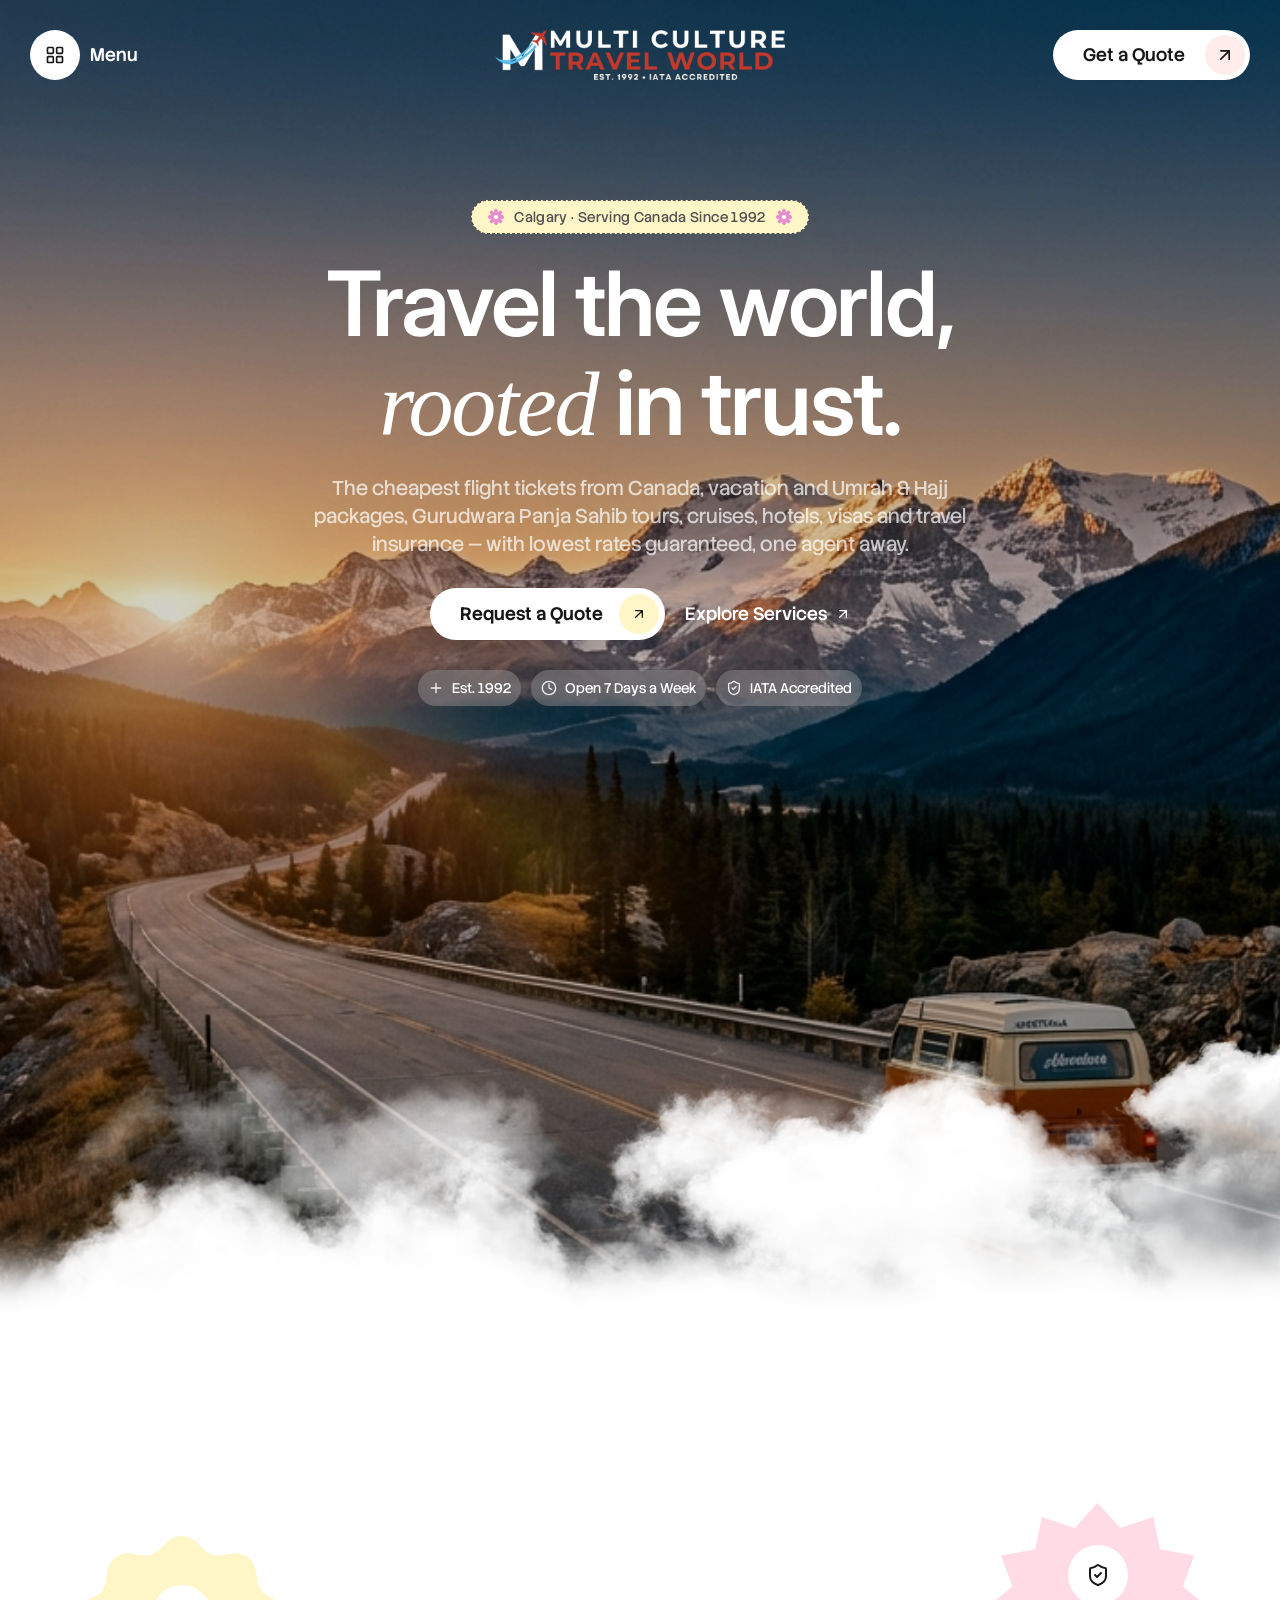
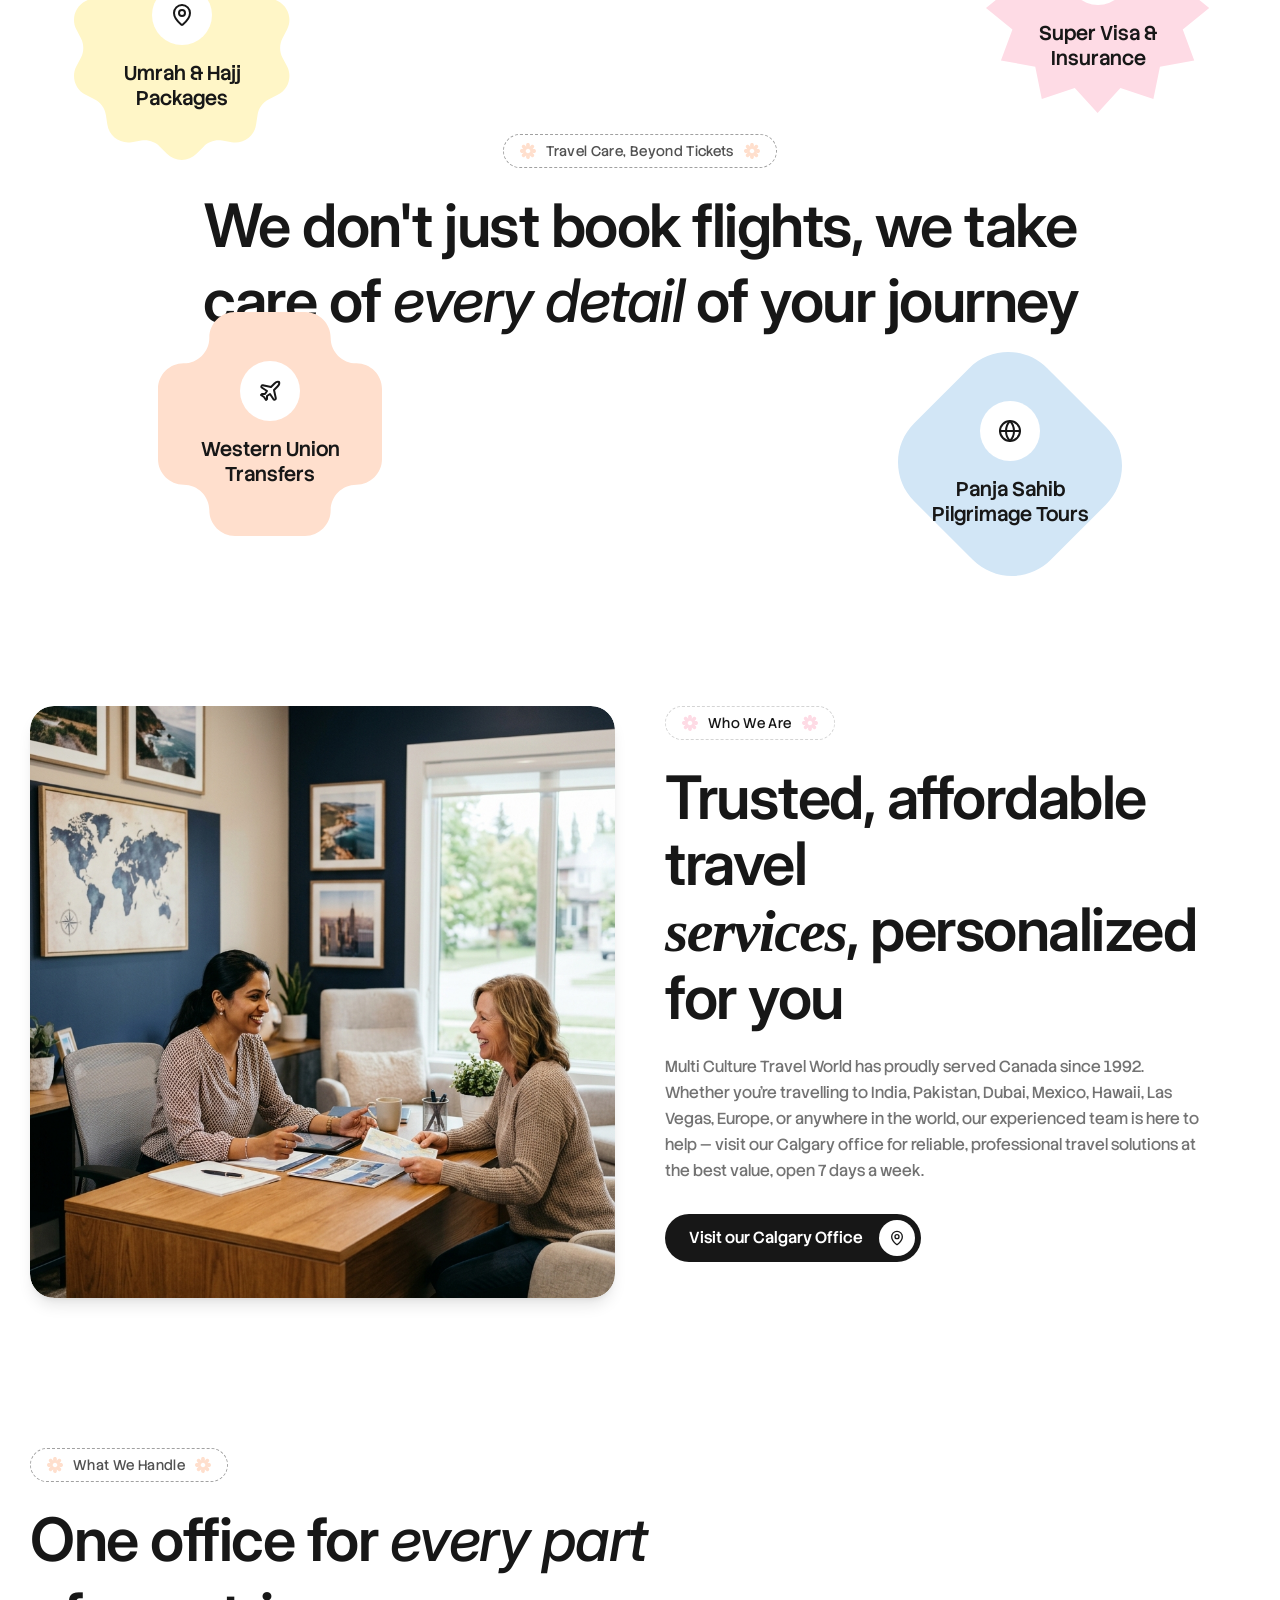
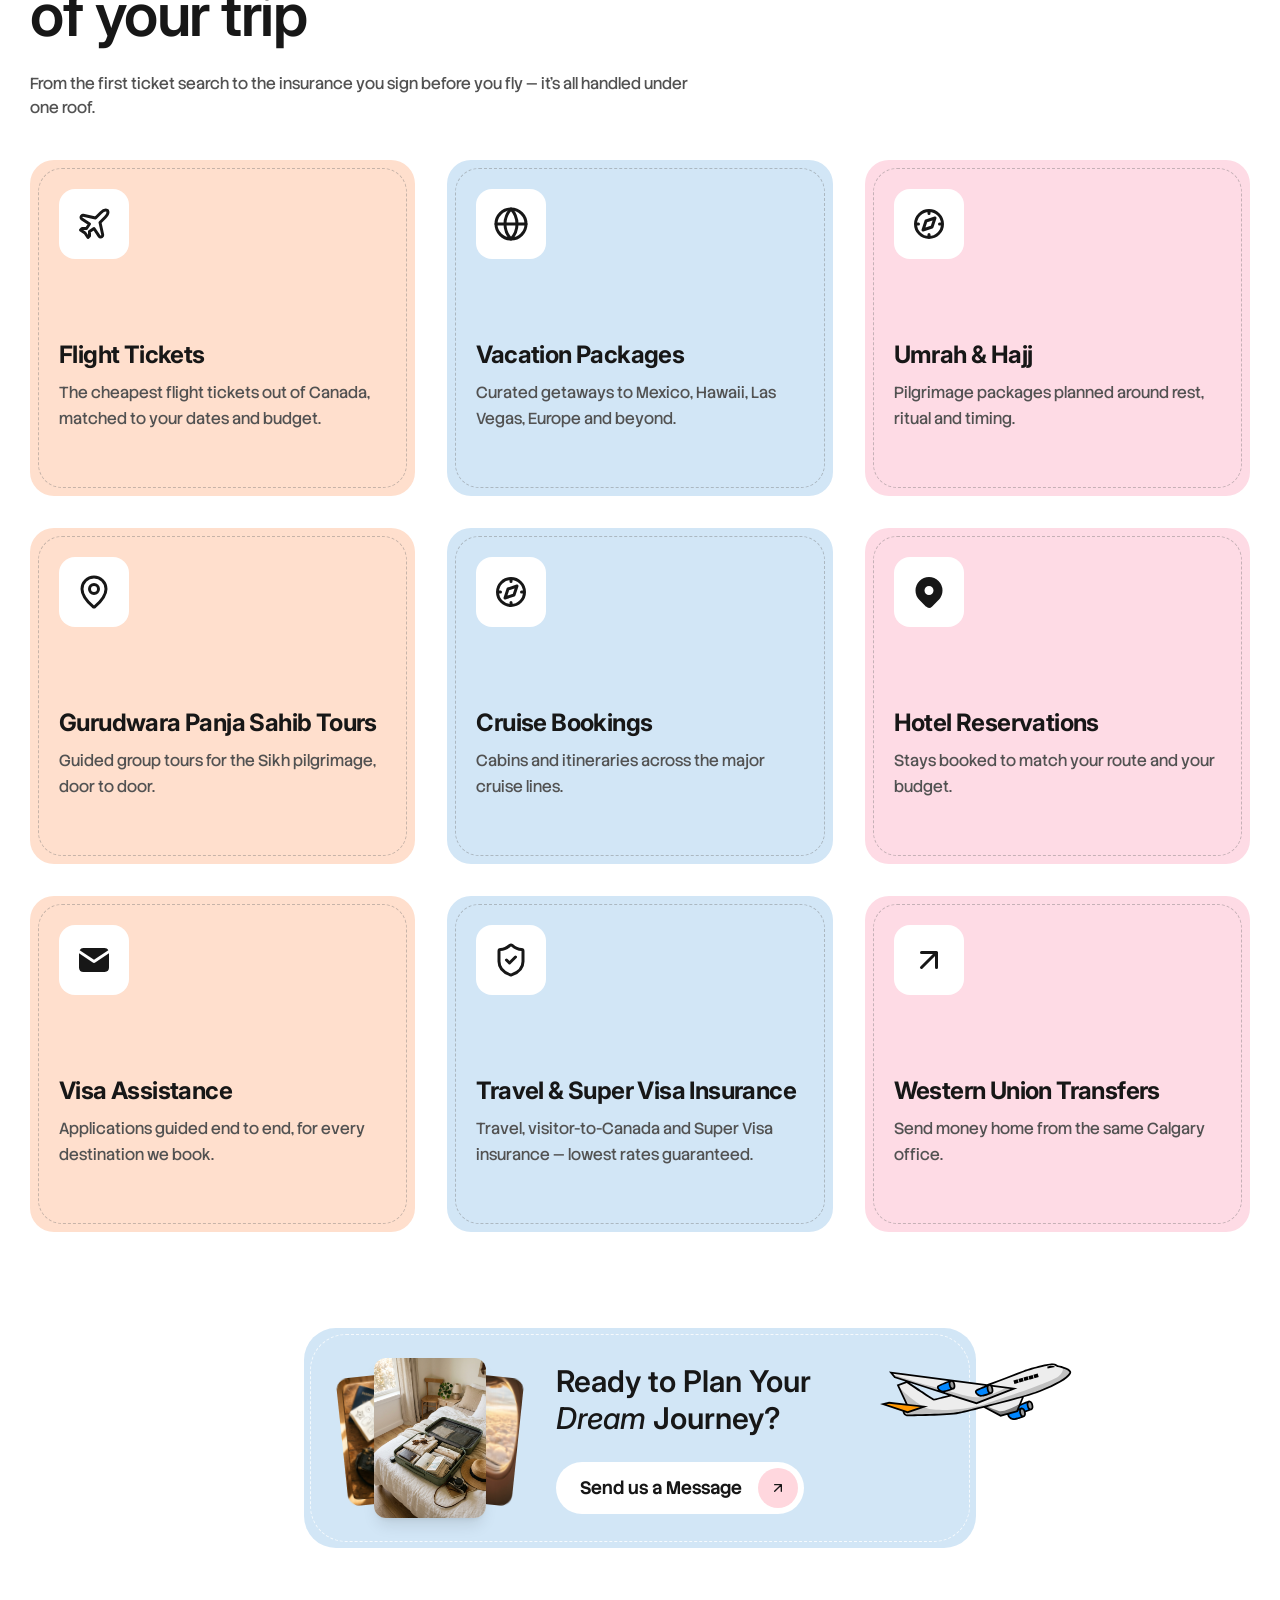
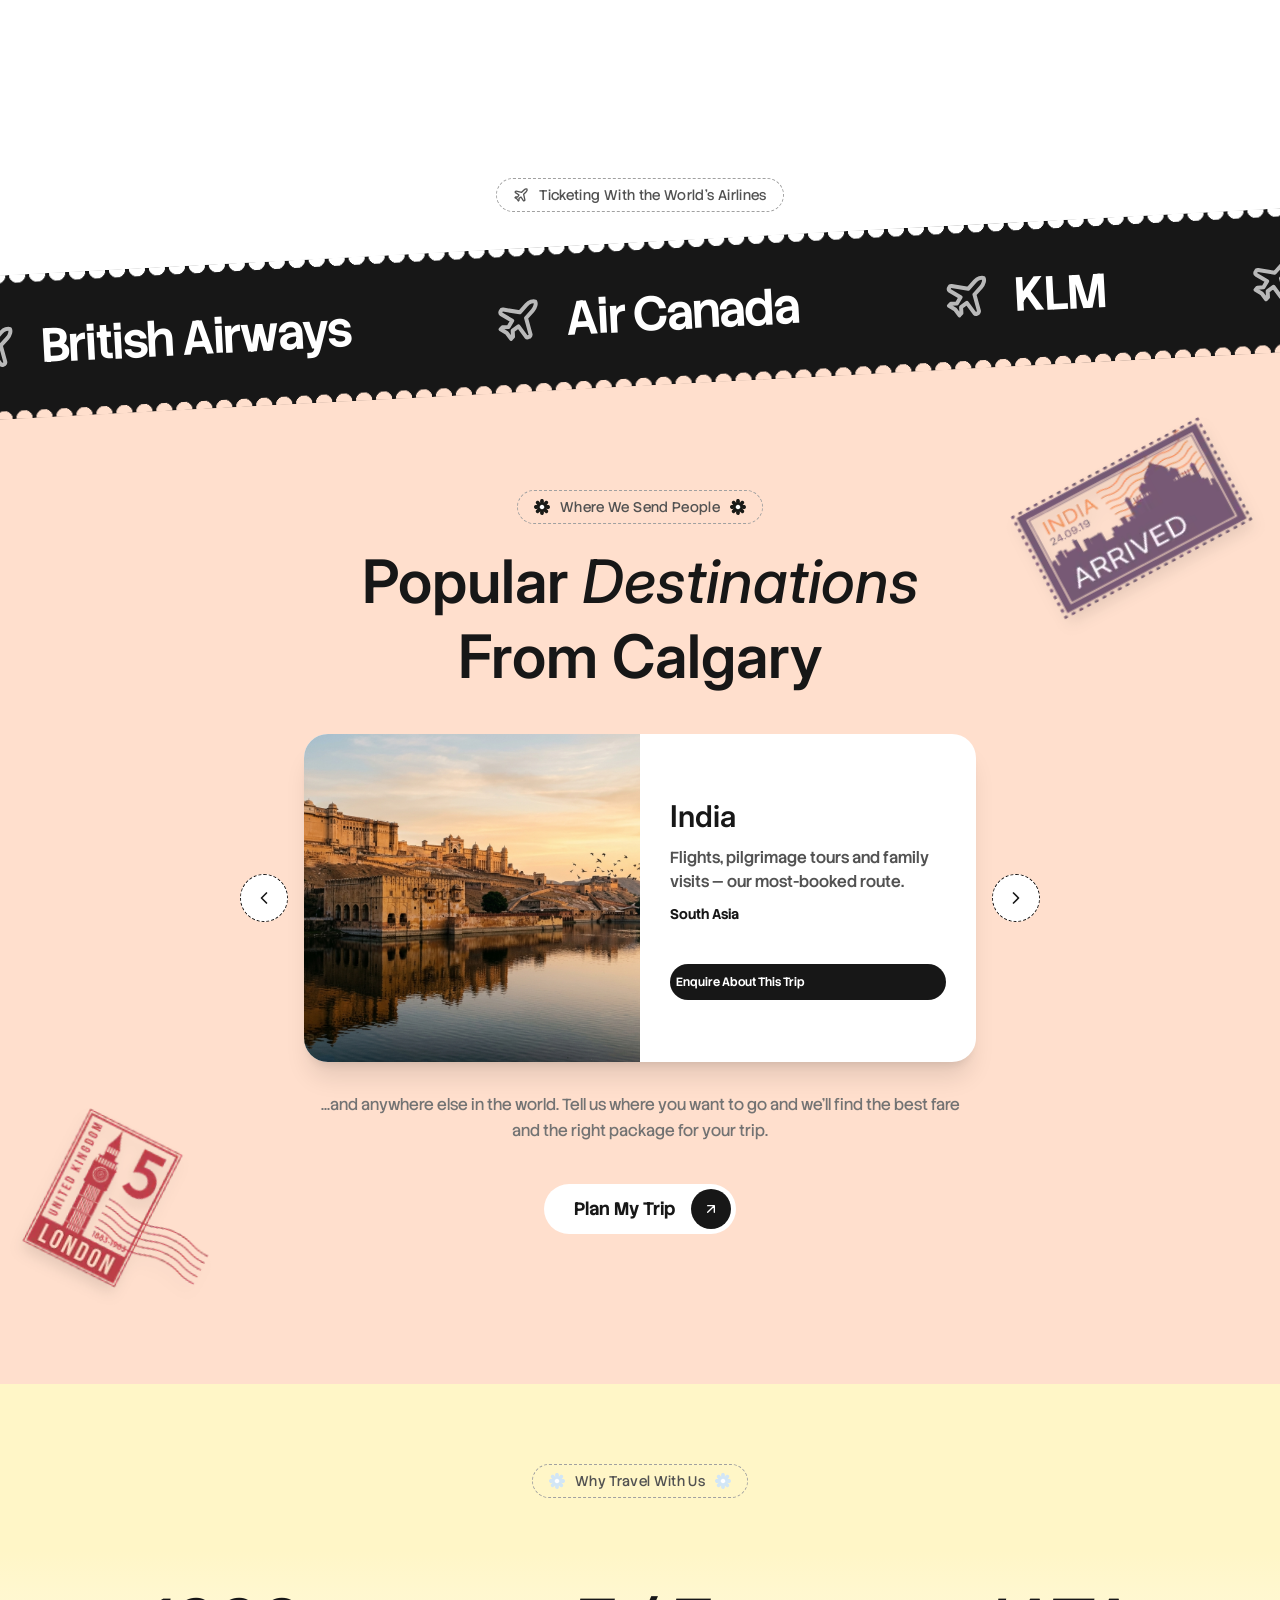
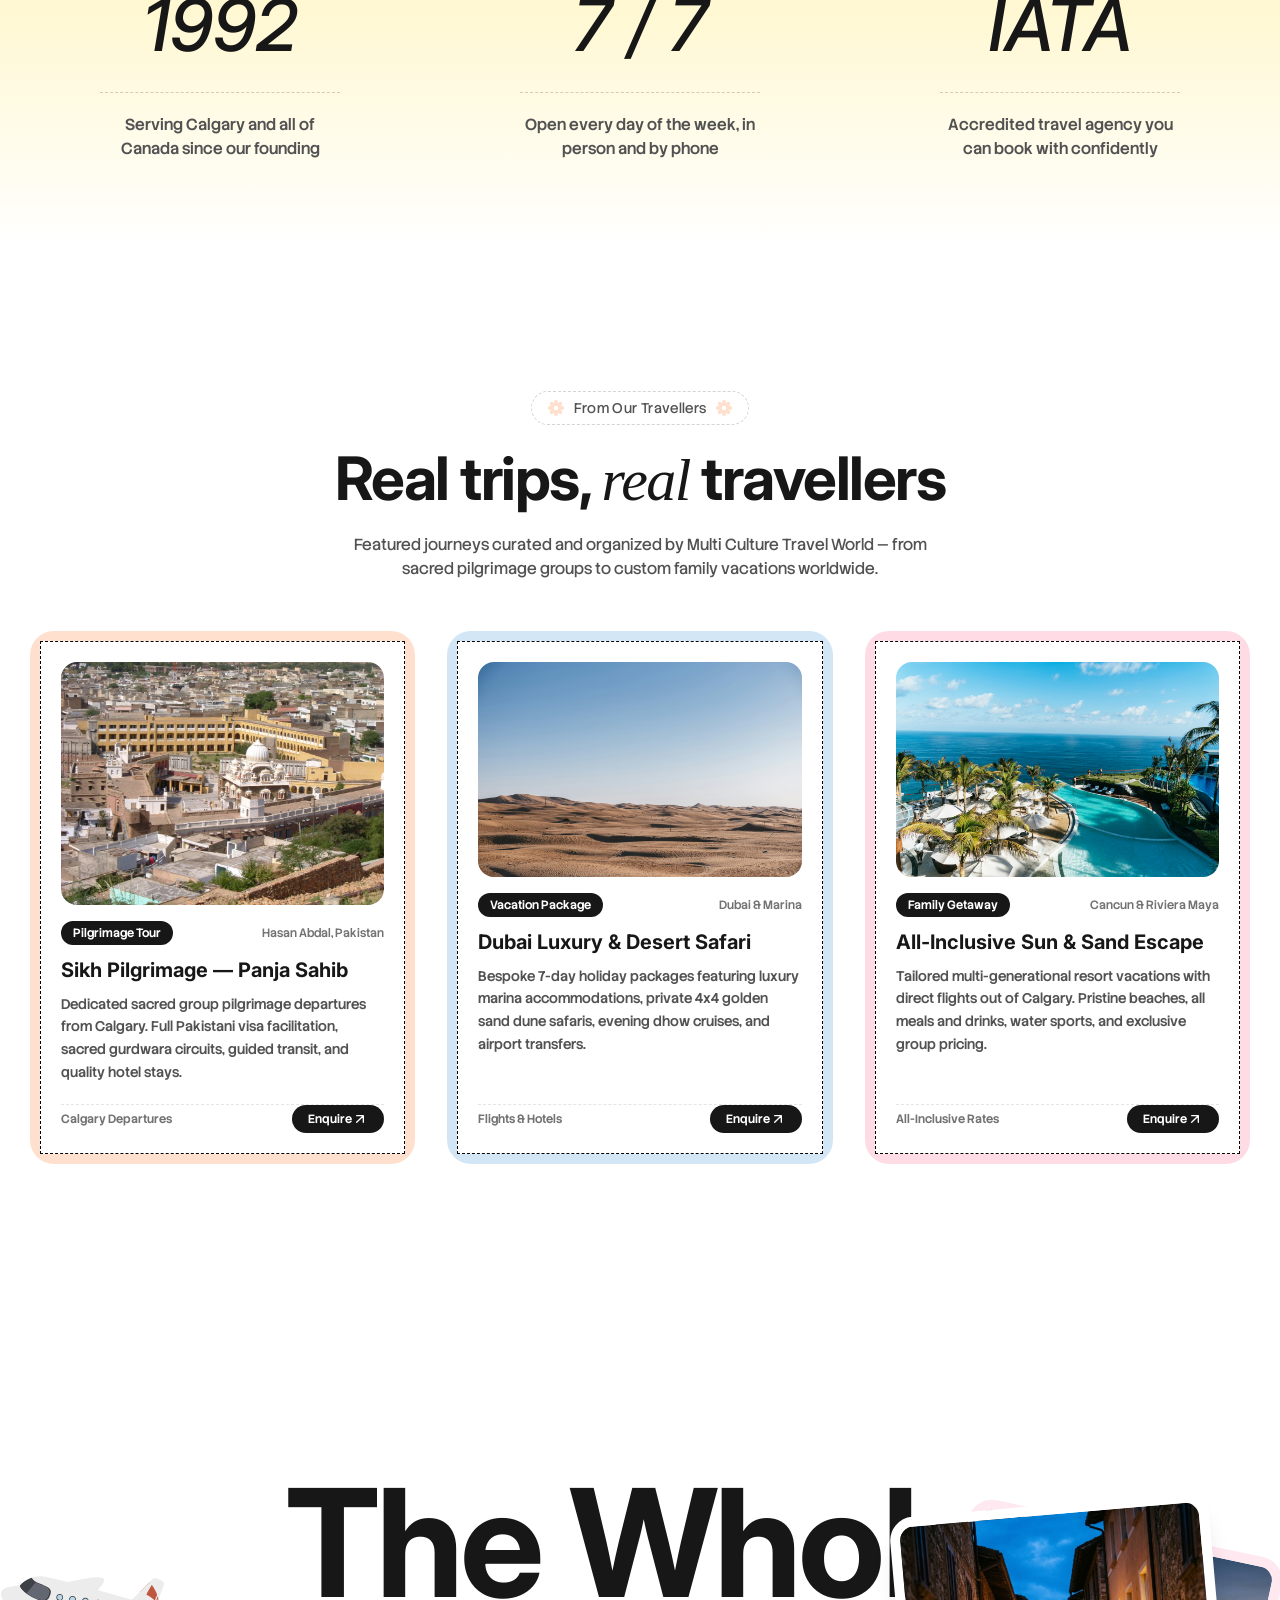
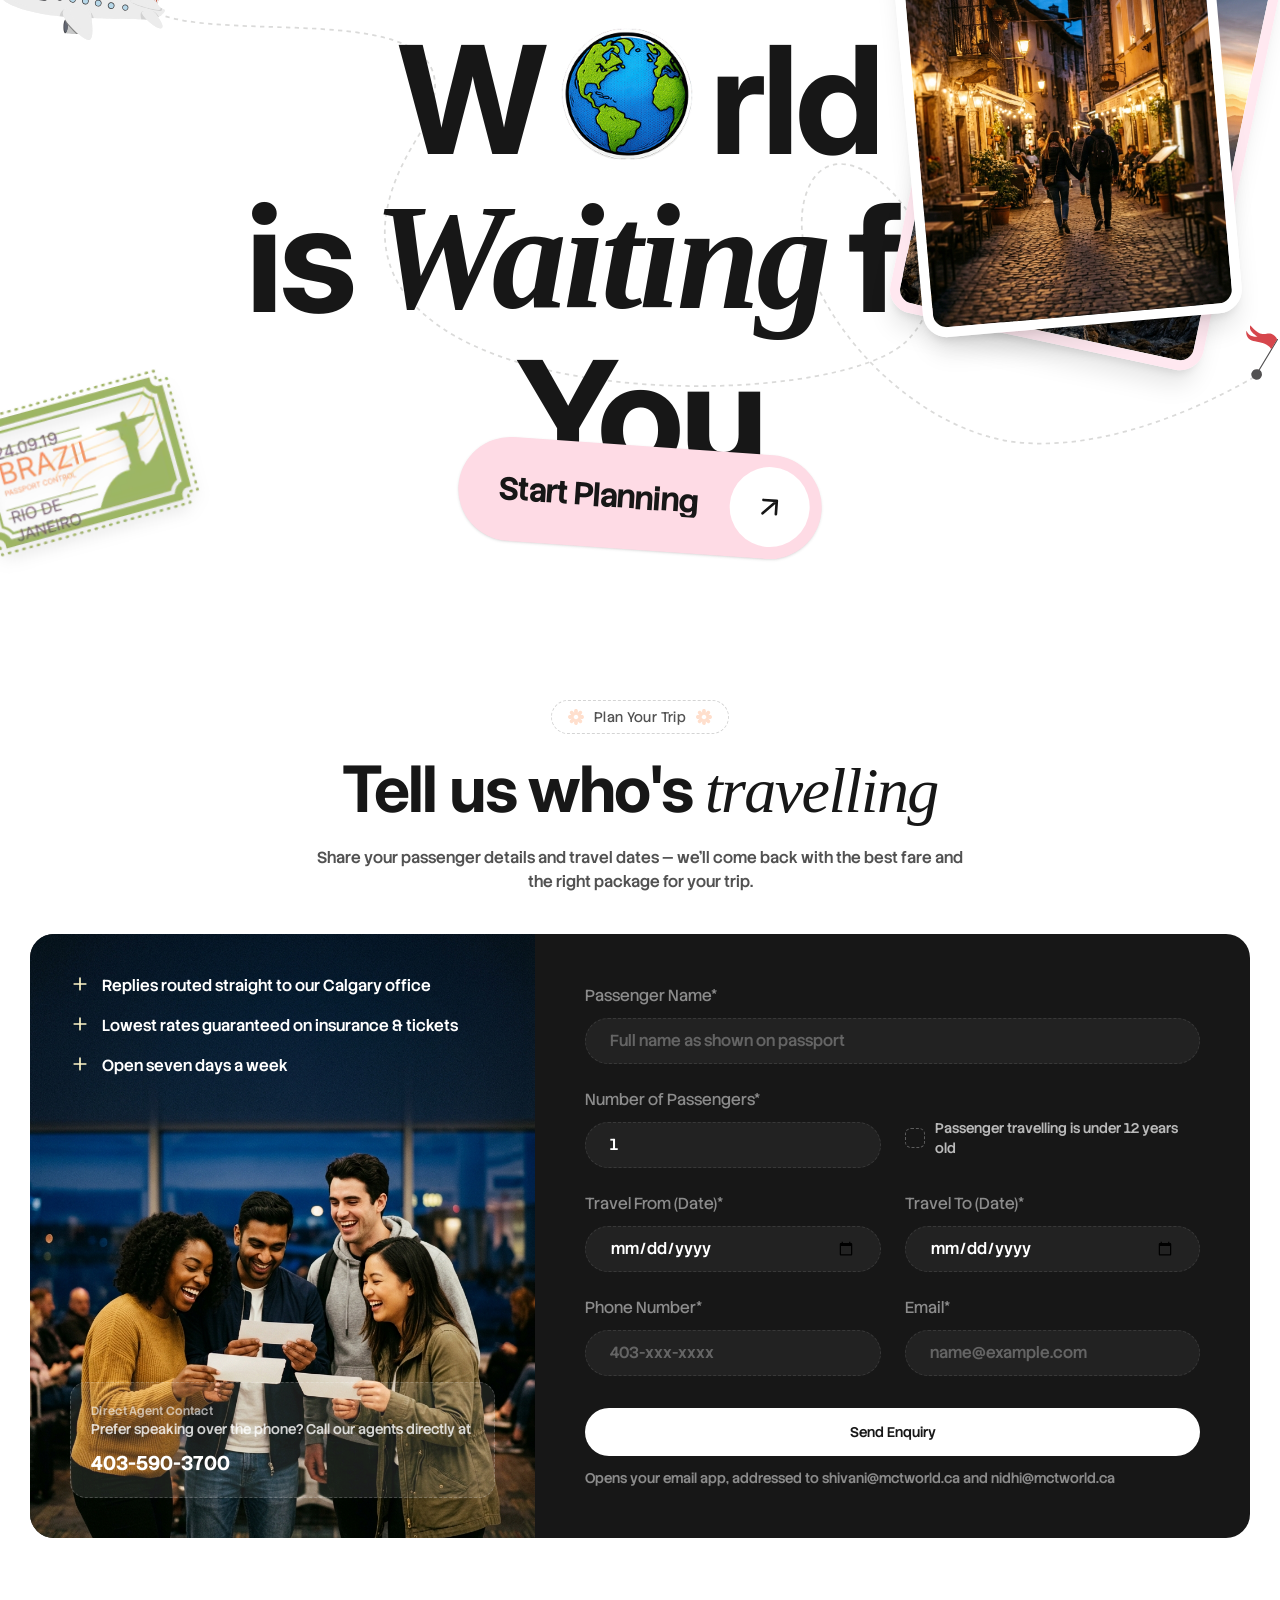
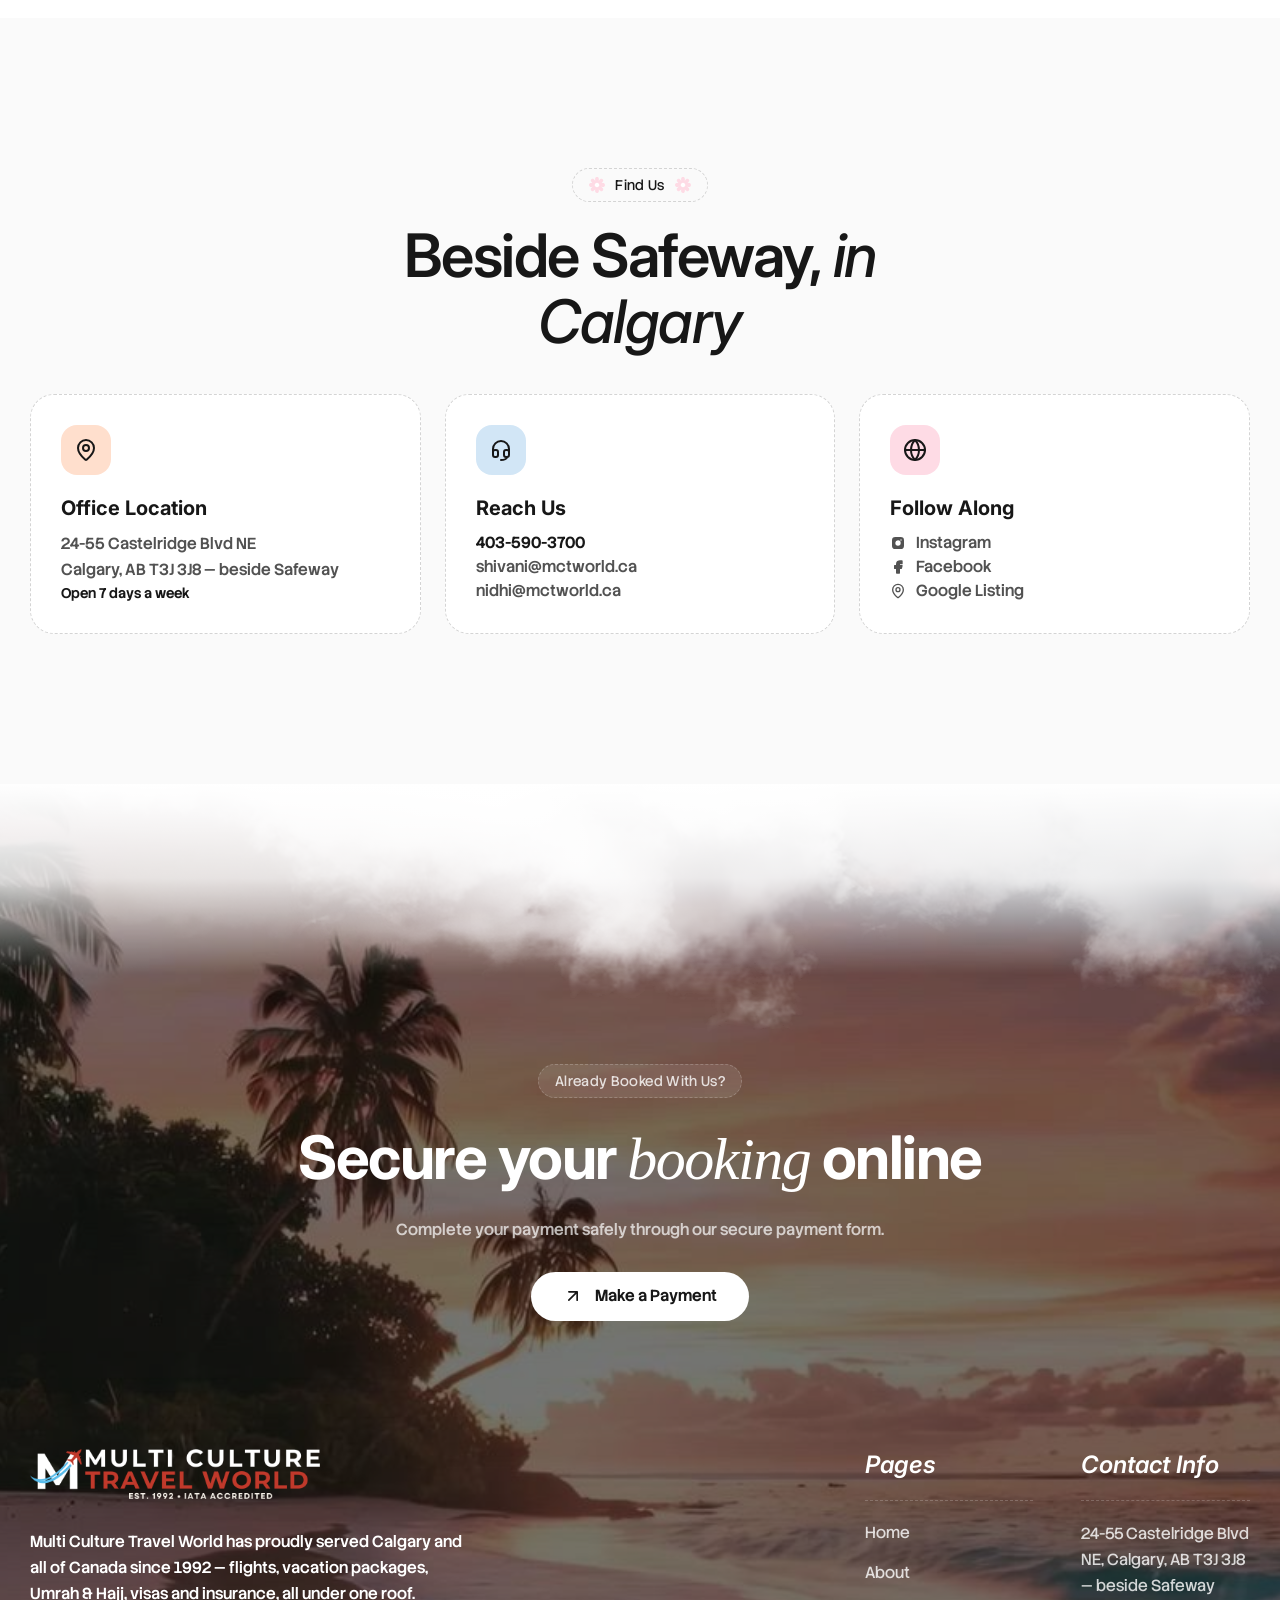
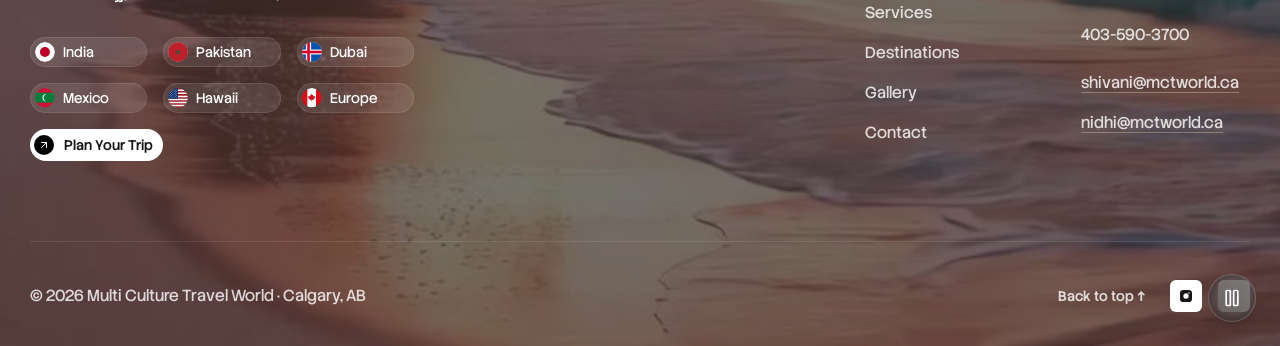
==== tripora-theme/index.html @ bb4b6f10 "Add responsive destination and gallery imagery, fix mobile buttons, and update theme branding" ====
<!doctype html>
<html lang="en">

<head>
	<title>Home | Multi Culture Travel World - Travel Agency & Tourism Tailwind CSS 4 Template</title>
	
	<!-- Meta Tags -->
	<meta charset="utf-8" />
	<meta name="viewport" content="width=device-width, initial-scale=1" />
	
	<meta name="title" content="Multi Culture Travel World - Travel Agency & Tourism Tailwind CSS 4 Template" />
	
	<meta name="description" content="Multi Culture Travel World is a modern, responsive travel agency and tourism website template built with Tailwind CSS 4. Perfect for travel agencies, tour operators, holiday booking services, adventure travel companies, hotel booking platforms, destination guides, and tourism businesses." />
	
	<meta name="keywords" content="travel agency template, tourism website template, Tailwind CSS travel template, travel booking template, tour operator template, holiday booking template, vacation website template, hotel booking template, adventure travel template, tourism business template, Tailwind CSS 4 template, responsive HTML template" />
	
	<meta name="author" content="Unifato" />
	<meta name="robots" content="index, follow" />
	
	<!-- Favicon -->
	<link rel="shortcut icon" href="assets/images/logo/favicon.png" />
	<link rel="preconnect" href="https://fonts.googleapis.com">
	<link rel="preconnect" href="https://fonts.gstatic.com" crossorigin>
	<link href="https://fonts.googleapis.com/css2?family=Stack+Sans+Headline:wght@200..700&display=swap" rel="stylesheet">
	<link href="https://fonts.googleapis.com/css2?family=Inter:ital,opsz,wght@0,14..32,100..900;1,14..32,100..900&display=swap" rel="stylesheet">
		<script type="module" crossorigin src="js/app.js"></script>
		<link rel="stylesheet" crossorigin href="css/app.css">
	</head>

<body>

	<!-- Navbar -->
	<header id="main-header" class="absolute inset-x-0 top-0 z-50 w-full py-3.75 md:py-5 lg:py-7.5 group/nav">
		<div id="top"></div>
		<div class="container">
			<div class="grid items-center grid-cols-2 md:grid-cols-3 rounded-full border border-dashed md:p-2.5 ps-5 py-2.5 pe-2.5 max-w-3xl mx-auto lg:bg-transparent! lg:backdrop-blur-none! lg:rounded-none! lg:border-none! lg:p-0! lg:max-w-none! lg:mx-0! group-[.is-dark]/nav:bg-black/20 group-[.is-dark]/nav:backdrop-blur-md group-[.is-dark]/nav:border-white/20 group-[.is-light]/nav:bg-white group-[.is-light]/nav:border-default-200 group-[.is-open]/nav:bg-transparent! group-[.is-open]/nav:border-transparent! group-[.is-open]/nav:shadow-none! group-[.is-open]/nav:backdrop-blur-none!">
	
				<!-- Left: Menu Button & Offcanvas Menu -->
				<div class="flex items-center justify-end md:justify-start order-2 md:order-1">
					<button type="button" class="group flex items-center gap-2.5 cursor-pointer" data-hs-overlay="#navbar-offcanvas" aria-controls="navbar-offcanvas" aria-label="Toggle navigation">
						<div class="flex items-center justify-center md:size-12.5 size-10 transition-all duration-300 bg-white rounded-full group-hover:bg-primary-1 group-[.is-open]:bg-white group-[.is-open]:group-hover:bg-white group-[.is-light]/nav:bg-default-900! group-[.is-light]/nav:group-hover:bg-primary-1!">
							<span class="icon-[lucide--layout-grid] size-5 text-default-900 transition-colors duration-300 group-hover:text-default-900 group-[.is-open]:text-default-900 group-[.is-open]:group-hover:text-default-900 group-[.is-light]/nav:text-white!"></span>
						</div>
						<div class="relative hidden sm:flex overflow-hidden h-6 items-center">
							<span class="block text-white group-[.is-light]/nav:text-default-900 font-medium text-lg transition-transform duration-300 group-[.is-open]:-translate-y-full">Menu</span>
							<span class="absolute top-full inset-s-0 text-white group-[.is-light]/nav:text-default-900 font-medium text-lg transition-transform duration-300 group-[.is-open]:-translate-y-full">Close</span>
						</div>
					</button>
	
					<!-- Offcanvas Menu -->
					<div id="navbar-offcanvas" class="hs-overlay hs-overlay-open:opacity-100 hs-overlay-open:translate-y-0 hidden -translate-y-full fixed top-22.5 lg:inset-s-12 md:inset-s-4 inset-s-3 lg:w-200 md:w-170 w-85 transition-all duration-500 transform z-50 bg-[#161616] rounded-3xl md:p-5 p-3.75 shadow-2xl" tabindex="-1">
						<div class="border border-dashed border-white/20 rounded-2xl p-3.75 md:p-8">
	
							<!-- Links Grid -->
							<div class="grid grid-cols-2 gap-y-4 gap-x-3 md:gap-x-8 md:mb-10 mb-5">
								<!-- Left Column -->
								<div class="flex flex-col md:gap-5 gap-2.5">
									<a class="md:text-3xl text-xl italic text-primary-1 transition-colors" href="#top">Home</a>
									<a class="md:text-3xl text-xl font-medium text-default-500 hover:text-white transition-colors" href="#about">About</a>
									<a class="md:text-3xl text-xl font-medium text-default-500 hover:text-white transition-colors" href="#services">Services</a>
									<a class="md:text-3xl text-xl font-medium text-default-500 hover:text-white transition-colors" href="#destinations">Destinations</a>
								</div>

								<!-- Right Column -->
								<div class="flex flex-col md:gap-5 gap-2.5">
									<a class="md:text-3xl text-xl font-medium text-default-500 hover:text-white transition-colors" href="#gallery">Gallery</a>
									<a class="md:text-3xl text-xl font-medium text-default-500 hover:text-white transition-colors" href="#contact">Contact</a>
								</div>
							</div>
	
							<!-- Footer -->
							<div class="border-t border-dashed border-white/20 pt-6 flex flex-col sm:flex-row sm:items-center justify-between gap-6">
								<div class="flex flex-col gap-3 text-base font-medium text-white/70">
									<a href="mailto:shivani@mctworld.ca" class="hover:text-white transition-colors">shivani@mctworld.ca</a>
									<a href="tel:+14035903700" class="hover:text-white transition-colors">403-590-3700</a>
								</div>
								<div class="flex items-center gap-2.5">
									<a href="https://www.instagram.com/multiculturetravelworld.yyc/" target="_blank" class="flex items-center justify-center size-8 rounded-lg bg-white text-default-900 hover:bg-primary-4 transition-colors">
										<i class="iconify tabler--brand-instagram-filled size-4"></i>
									</a>
									<a href="https://www.facebook.com/people/Multi-Culture-Travel-World/" target="_blank" class="flex items-center justify-center size-8 rounded-lg bg-white text-default-900 hover:bg-primary-4 transition-colors">
										<i class="iconify tabler--brand-facebook-filled size-4"></i>
									</a>
								</div>
							</div>
						</div>
					</div>
				</div>
	
				<!-- Center: Logo -->
				<div id="navbar-logo" class="flex items-center justify-start md:justify-center order-1 md:order-2 transition-opacity duration-300">
					<a href="index.html" aria-label="home" class="block">
						<img id="main-logo" src="assets/images/logo/logo-horizontal-white.png" loading="lazy" alt="Multi Culture Travel World Logo" class="lg:h-12.5 md:h-10 h-8">
					</a>
				</div>
	
				<!-- Right: Get a Quote Button -->
				<div id="navbar-action-btn" class="hidden md:flex items-center justify-end order-3 transition-opacity duration-300">
					<a href="#contact" class="group inline-flex items-center gap-5 p-1.25 ps-7.5 bg-white group-[.is-light]/nav:bg-[#ffeceb] rounded-full transition-transform">
	
						<!-- Text Wrapper -->
						<div class="relative overflow-hidden h-5 sm:h-6 flex items-center min-[400px]:flex">
							<span class="block text-default-900 font-medium text-lg transition-transform duration-300 group-hover:-translate-y-full">Get a Quote</span>
							<span class="block text-default-900 font-medium text-lg absolute top-full inset-s-0 inset-e-0 text-center transition-transform duration-300 group-hover:-translate-y-full">Get a Quote</span>
						</div>
	
						<!-- Right Icon Wrapper -->
						<div class="relative flex items-center justify-center h-10 w-10 bg-[#ffeceb] group-[.is-light]/nav:bg-white rounded-full overflow-hidden group-hover:scale-90 transition-transform duration-300">
							<!-- Top Icon -->
							<span class="icon-[lucide--arrow-up-right] w-4 h-4 sm:w-5 sm:h-5 absolute text-default-900 transition-all duration-300 group-hover:translate-x-[150%] group-hover:translate-y-[-150%]"></span>
							<!-- Hover/Bottom Icon -->
							<span class="icon-[lucide--arrow-up-right] w-4 h-4 sm:w-5 sm:h-5 absolute text-default-900 translate-x-[-150%] translate-y-[150%] scale-125 transition-all duration-300 group-hover:translate-x-0 group-hover:translate-y-0 group-hover:scale-100"></span>
						</div>
	
					</a>
				</div>
	
			</div>
		</div>
	</header>
	<main>

		<!-- Hero Section -->
		<section class="relative flex items-center justify-center min-h-screen lg:pt-50 md:pt-40 pt-30 lg:pb-170 md:pb-110 pb-86 overflow-hidden">
			<!-- Background Image & Overlays -->
			<div class="absolute inset-0 z-0 pointer-events-none overflow-hidden">
				<img src="assets/images/hero-bg.jpg" alt="Mountain highway at golden hour - Multi Culture Travel World" data-aos="fade-in" data-aos-duration="2000" class="absolute inset-0 object-cover w-full h-full object-center" loading="eager">

				<!-- Gradient Overlay -->
				<div class="absolute inset-0 opacity-50 bg-linear-to-t from-black via-black/30 via-38% to-black/50 z-0"></div>

				<!-- Cloud Decorations -->
				<img src="assets/images/cloud-01.webp" alt="Cloud Decoration" data-aos="fade-up" data-aos-duration="1500" class="absolute lg:-bottom-100 -bottom-140 -inset-s-37.5 w-255 h-180 object-cover object-bottom z-10 opacity-90 md:block hidden">

				<img src="assets/images/cloud-2.avif" alt="Cloud Decoration" data-aos="fade-up" data-aos-delay="300" data-aos-duration="1500" class="absolute w-275 h-146 lg:-bottom-68 -bottom-120 top-auto inset-e-35 z-10 opacity-95 pointer-events-none md:block hidden">

				<img src="assets/images/cloud-2.avif" alt="Cloud Decoration" data-aos="fade-up" data-aos-delay="500" data-aos-duration="1500" class="absolute w-225 z-10 opacity-95 h-120 -inset-e-55 lg:-bottom-25 -bottom-65 inset-s-auto top-auto pointer-events-none md:block hidden">

				<!-- Bottom Blurred White Fade -->
				<div class="absolute -bottom-25 -inset-x-17.5 h-55 bg-white blur-[20px] z-10 pointer-events-none"></div>
			</div>

			<!-- Content -->
			<div class="container relative z-10 text-center">

				<!-- Pre-title -->
				<div class="inline-flex items-center gap-2.5 py-1.5 px-4 md:mb-5 mb-4 bg-primary-1 rounded-full border border-dashed border-default-600">
					<img src="assets/images/icon-03.svg" alt="Icon" class="size-4">
					<span class="text-sm text-default-600 tracking-wide font-normal">Calgary · Serving Canada Since 1992</span>
					<img src="assets/images/icon-03.svg" alt="Icon" class="size-4">
				</div>

				<!-- Title -->
				<h1 class="mb-5 text-4xl font-semibold tracking-tight text-white md:text-6xl lg:text-[90px] leading-[1.1]">
					Travel the world,<br><span class="font-serif italic font-normal">rooted</span> in trust.
				</h1>

				<!-- Description -->
				<p class="max-w-2xl mx-auto mb-7.5 text-base md:text-xl text-white/70 font-normal">
					The cheapest flight tickets from Canada, vacation and Umrah & Hajj packages, Gurudwara Panja Sahib tours, cruises, hotels, visas and travel insurance — with lowest rates guaranteed, one agent away.
				</p>

				<!-- CTA Buttons -->
				<div class="flex flex-wrap items-center justify-center gap-5 mb-7.5">
					<a href="#contact" class="group inline-flex items-center gap-4 p-1.5 ps-7.5 bg-white rounded-full transition-all duration-300">
						<div class="relative overflow-hidden h-5 flex items-center">
							<span class="block text-default-900 font-semibold text-lg transition-transform duration-300 group-hover:-translate-y-full">Request a Quote</span>
							<span class="block text-default-900 font-semibold text-lg absolute top-full inset-s-0 inset-e-0 text-center transition-transform duration-300 group-hover:-translate-y-full">Request a Quote</span>
						</div>
						<div class="relative flex items-center justify-center size-10 bg-primary-1 rounded-full overflow-hidden group-hover:scale-90 transition-transform duration-300">
							<i class="iconify lucide--arrow-up-right size-4 absolute text-default-900 transition-all duration-300 group-hover:translate-x-[150%] group-hover:translate-y-[-150%]"></i>
							<i class="iconify lucide--arrow-up-right size-4 absolute text-default-900 translate-x-[-150%] translate-y-[150%] scale-125 transition-all duration-300 group-hover:translate-x-0 group-hover:translate-y-0 group-hover:scale-100"></i>
						</div>
					</a>
					<a href="#services" class="inline-flex items-center gap-2 text-white font-medium text-lg hover:text-white/80 transition-colors">
						Explore Services
						<i class="iconify lucide--arrow-up-right size-4"></i>
					</a>
				</div>

				<!-- Badges -->
				<div class="flex flex-wrap items-center justify-center gap-2.5">
					<div class="inline-flex items-center gap-2 px-2.5 py-2 rounded-full backdrop-blur-md bg-white/20 transition-colors cursor-default">
						<i class="iconify lucide--plus size-4 text-white opacity-90"></i>
						<span class="text-sm font-normal text-white">Est. 1992</span>
					</div>
					<div class="inline-flex items-center gap-2 px-2.5 py-2 rounded-full backdrop-blur-md bg-white/20 transition-colors cursor-default">
						<span class="iconify lucide--clock size-4 text-white opacity-90"></span>
						<span class="text-sm font-normal text-white">Open 7 Days a Week</span>
					</div>
					<div class="inline-flex items-center gap-2 px-2.5 py-2 rounded-full backdrop-blur-md bg-white/20 transition-colors cursor-default">
						<i class="iconify lucide--shield-check size-4 text-white opacity-90"></i>
						<span class="text-sm font-normal text-white">IATA Accredited</span>
					</div>
				</div>
			</div>
		</section>


		<!-- Promise Section -->
		<section class="lg:py-37.5 md:py-25 py-20 relative overflow-hidden">
			<div class="container-small">
				<!-- Mobile & Tablet Layout (2x2 Grid) -->
				<div class="lg:hidden flex flex-col items-center lg:mb-20">
					<!-- Center Content -->
					<div class="text-center max-w-2xl mx-auto lg:mb-12 relative z-10">
						<!-- Pre-title -->
						<div class="inline-flex items-center gap-2.5 py-1.5 px-4 mb-5 rounded-full border border-dashed border-default-400">
							<img src="assets/images/icon-05.svg" alt="Icon" class="size-4">
							<span class="text-sm text-default-600 tracking-wide font-normal">Travel Care, Beyond Tickets</span>
							<img src="assets/images/icon-05.svg" alt="Icon" class="size-4">
						</div>

						<!-- Title -->
						<h2 data-aos="fade-up" class="text-3xl md:text-4xl lg:text-5xl font-semibold text-default-900 tracking-tight leading-tight">
							We don't just book flights, we take care of <span class="italic font-medium">every detail</span> of your journey
						</h2>
					</div>

					<div class="grid grid-cols-2 gap-4 md:gap-10 lg:gap-x-24 lg:gap-y-16 w-full max-w-4xl mx-auto place-items-center mt-12 md:mt-20">
						<!-- 1 (Top Left) -->
						<div class="relative z-10 flex flex-col items-center justify-center w-40 h-40 sm:w-48 sm:h-48 md:w-56 md:h-56 group -translate-y-6 md:-translate-y-8">
							<img src="assets/images/vector-01.svg" class="absolute inset-0 w-full h-full object-contain -z-10 transition-transform duration-500 group-hover:scale-105" alt="Shape">
							<div class="size-10 sm:size-12 md:size-15 bg-white rounded-full flex items-center justify-center mb-2 md:mb-4 shadow-sm">
								<i class="iconify lucide--map-pin size-5 md:size-6 text-default-900"></i>
							</div>
							<span class="text-sm sm:text-base md:text-xl font-medium text-default-900 text-center px-2 md:px-4 leading-tight">Umrah & Hajj<br>Packages</span>
						</div>

						<!-- 2 (Top Right) -->
						<div class="relative z-10 flex flex-col items-center justify-center w-40 h-40 sm:w-48 sm:h-48 md:w-56 md:h-56 group -translate-y-6 md:-translate-y-8 lg:translate-y-8">
							<img src="assets/images/vector-02.svg" class="absolute inset-0 w-full h-full object-contain -z-10 transition-transform duration-500 group-hover:scale-105" alt="Shape">
							<div class="size-10 sm:size-12 md:size-15 bg-white rounded-full flex items-center justify-center mb-2 md:mb-4 shadow-sm">
								<i class="iconify lucide--shield-check size-5 md:size-6 text-default-900"></i>
							</div>
							<span class="text-sm sm:text-base md:text-xl font-medium text-default-900 text-center px-2 md:px-4 leading-tight">Super Visa &<br>Insurance</span>
						</div>

						<!-- 3 (Bottom Left) -->
						<div class="relative z-10 flex flex-col items-center justify-center w-40 h-40 sm:w-48 sm:h-48 md:w-56 md:h-56 group -translate-y-6 md:-translate-y-8">
							<img src="assets/images/vector-03.svg" class="absolute inset-0 w-full h-full object-contain -z-10 transition-transform duration-500 group-hover:scale-105" alt="Shape">
							<div class="size-10 sm:size-12 md:size-15 bg-white rounded-full flex items-center justify-center mb-2 md:mb-4 shadow-sm">
								<i class="iconify lucide--plane size-5 md:size-6 text-default-900"></i>
							</div>
							<span class="text-sm sm:text-base md:text-xl font-medium text-default-900 text-center px-2 md:px-4 leading-tight">Western Union<br>Transfers</span>
						</div>

						<!-- 4 (Bottom Right) -->
						<div class="relative z-10 flex flex-col items-center justify-center w-40 h-40 sm:w-48 sm:h-48 md:w-56 md:h-56 group -translate-y-6 md:-translate-y-8 lg:translate-y-8">
							<img src="assets/images/vector-04.svg" class="absolute inset-0 w-full h-full object-contain -z-10 transition-transform duration-500 group-hover:scale-105" alt="Shape">
							<div class="size-10 sm:size-12 md:size-15 bg-white rounded-full flex items-center justify-center mb-2 md:mb-4 shadow-sm">
								<i class="iconify lucide--globe size-5 md:size-6 text-default-900"></i>
							</div>
							<span class="text-sm sm:text-base md:text-xl font-medium text-default-900 text-center px-2 md:px-4 leading-tight">Panja Sahib<br>Pilgrimage Tours</span>
						</div>
					</div>
				</div>

				<!-- Desktop Floating Layout -->
				<div class="relative hidden lg:flex items-center justify-center min-h-150">
					<!-- Center Content -->
					<div class="text-center max-w-4xl mx-auto relative z-10">
						<!-- Pre-title -->
						<div class="inline-flex items-center gap-2.5 py-1.5 px-4 mb-5 rounded-full border border-dashed border-default-400">
							<img src="assets/images/icon-05.svg" alt="Icon" class="size-4">
							<span class="text-sm text-default-600 tracking-wide font-normal">Travel Care, Beyond Tickets</span>
							<img src="assets/images/icon-05.svg" alt="Icon" class="size-4">
						</div>

						<!-- Title -->
						<h2 data-aos="fade-up" class="text-4xl md:text-5xl lg:text-6xl font-semibold text-default-900 tracking-tight leading-tight">
							We don't just book flights, we take care of <span class="italic font-medium">every detail</span> of your journey
						</h2>
					</div>

					<!-- 1 (Top Left - Expert Guides) -->
					<div class="absolute top-0 inset-s-0 xl:left-10 flex flex-col items-center justify-center w-56 h-56 group z-20">
						<img src="assets/images/vector-01.svg" class="absolute inset-0 w-full h-full object-contain -z-10 transition-transform duration-500" alt="Shape">
						<div class="size-15 bg-white rounded-full flex items-center justify-center mb-4">
							<i class="iconify lucide--map-pin size-6 text-default-900"></i>
						</div>
						<span class="text-xl font-medium text-default-900 text-center px-4 leading-tight">Umrah & Hajj<br>Packages</span>
					</div>

					<!-- 2 (Top Right - Confidence) -->
					<div class="absolute -top-10 inset-e-0 xl:right-10 flex flex-col items-center justify-center w-56 h-56 group z-20">
						<img src="assets/images/vector-02.svg" class="absolute inset-0 w-full h-full object-contain -z-10 transition-transform duration-500" alt="Shape">
						<div class="size-15 bg-white rounded-full flex items-center justify-center mb-4">
							<i class="iconify lucide--shield-check size-6 text-default-900"></i>
						</div>
						<span class="text-xl font-medium text-default-900 text-center px-4 leading-tight">Super Visa &<br>Insurance</span>
					</div>

					<!-- 3 (Bottom Left - Custom Trips) -->
					<div class="absolute bottom-0 inset-s-20 xl:left-32 flex flex-col items-center justify-center w-56 h-56 group z-20">
						<img src="assets/images/vector-03.svg" class="absolute inset-0 w-full h-full object-contain -z-10 transition-transform duration-500" alt="Shape">
						<div class="size-15 bg-white rounded-full flex items-center justify-center mb-4">
							<i class="iconify lucide--plane size-6 text-default-900"></i>
						</div>
						<span class="text-xl font-medium text-default-900 text-center px-4 leading-tight">Western Union<br>Transfers</span>
					</div>

					<!-- 4 (Bottom Right - Destinations) -->
					<div class="absolute -bottom-10 inset-e-20 xl:right-32 flex flex-col items-center justify-center w-56 h-56 group z-20">
						<img src="assets/images/vector-04.svg" class="absolute inset-0 w-full h-full object-contain -z-10 transition-transform duration-500" alt="Shape">
						<div class="size-15 bg-white rounded-full flex items-center justify-center mb-4">
							<i class="iconify lucide--globe size-6 text-default-900"></i>
						</div>
						<span class="text-xl font-medium text-default-900 text-center px-4 leading-tight">Panja Sahib<br>Pilgrimage Tours</span>
					</div>
				</div>
			</div>
		</section>

		<!-- About Section -->
		<section id="about" class="lg:pt-10 pt-5 lg:pb-37.5 md:pb-25 pb-20">
			<div class="container-small">
				<div class="grid grid-cols-1 md:grid-cols-2 md:gap-12.5 gap-5 items-start">
					<!-- Left: Image -->
					<div class="relative w-full rounded-3xl overflow-hidden shadow-lg">
						<img src="assets/images/about-office.jpg" alt="Multi Culture Travel World travel advisor helping a client" class="w-full md:h-148 object-cover rounded-3xl">
					</div>

					<!-- Right: Content -->
					<div class="flex flex-col justify-center">
						<!-- Pre-title -->
						<div class="inline-flex items-center gap-2.5 py-1.5 px-4 lg:mb-6 mb-4 rounded-full border border-dashed border-default-300 bg-white w-max">
							<img src="assets/images/icon-13.svg" alt="Icon" class="size-4">
							<span class="text-sm text-default-900 tracking-wide font-normal">Who We Are</span>
							<img src="assets/images/icon-13.svg" alt="Icon" class="size-4">
						</div>

						<!-- Title -->
						<h2 class="text-3xl md:text-5xl lg:text-6xl font-semibold text-default-900 tracking-tight leading-[1.1] lg:mb-6 mb-4">
							Trusted, affordable travel<br><span class="font-serif italic font-semibold">services</span>, personalized for you
						</h2>

						<!-- Description -->
						<p class="text-base text-default-500 font-normal leading-relaxed mb-7.5 lg:w-11/12">
							Multi Culture Travel World has proudly served Canada since 1992. Whether you're travelling to India, Pakistan, Dubai, Mexico, Hawaii, Las Vegas, Europe, or anywhere in the world, our experienced team is here to help — visit our Calgary office for reliable, professional travel solutions at the best value, open 7 days a week.
						</p>

						<a href="#contact" class="group inline-flex items-center gap-4 p-1.5 ps-6 bg-default-900 rounded-full transition-all duration-300 hover:bg-default-800 w-max">
							<div class="relative overflow-hidden h-5 flex items-center">
								<span class="block text-white font-medium text-base transition-transform duration-300 group-hover:-translate-y-full">Visit our Calgary Office</span>
								<span class="block text-white font-medium text-base absolute top-full inset-s-0 inset-e-0 text-center transition-transform duration-300 group-hover:-translate-y-full">Visit our Calgary Office</span>
							</div>
							<div class="relative flex items-center justify-center size-9 bg-white rounded-full overflow-hidden group-hover:scale-90 transition-transform duration-300">
								<i class="iconify lucide--map-pin size-4 absolute text-default-900"></i>
							</div>
						</a>
					</div>
				</div>
			</div>
		</section>

		<!-- Services Section -->
		<section id="services" class="lg:pb-37.5 md:pb-25 pb-20 relative">
			<div class="container-small">
				<!-- Header -->
				<div class="mb-10">
					<!-- Pre-title -->
					<div class="inline-flex items-center gap-2.5 py-1.5 px-4 mb-5 rounded-full border border-dashed border-default-400">
						<img src="assets/images/icon-05.svg" alt="Icon" class="size-4">
						<span class="text-sm text-default-600 tracking-wide font-normal">What We Handle</span>
						<img src="assets/images/icon-05.svg" alt="Icon" class="size-4">
					</div>
					<!-- Title -->
					<h2 data-aos="fade-up" class="text-3xl md:text-5xl lg:text-6xl font-semibold text-default-900 tracking-tight leading-tight mb-5">
						One office for <span class="italic font-medium">every part</span><br class="lg:block hidden"> of your trip
					</h2>
					<p class="text-default-600 font-normal text-base max-w-2xl">From the first ticket search to the insurance you sign before you fly — it's all handled under one roof.</p>
				</div>

				<!-- Services Grid -->
				<div class="grid grid-cols-2 md:grid-cols-3 gap-5 lg:gap-8">

					<!-- 1: Flight Tickets -->
					<div class="bg-primary-3 rounded-3xl p-2 transition-transform duration-300">
						<div class="border border-dashed border-default-500/40 rounded-3xl md:p-5 p-3.75 flex flex-col md:gap-20 gap-7.5 min-h-80">
							<div class="md:size-17.5 size-12.5 bg-white rounded-2xl flex items-center justify-center text-default-900">
								<i class="iconify lucide--plane size-8 md:size-9"></i>
							</div>
							<div>
								<h3 class="text-xl md:text-2xl font-bold text-default-900 mb-2.5 tracking-tight">Flight Tickets</h3>
								<p class="text-default-600 font-normal text-base leading-relaxed">The cheapest flight tickets out of Canada, matched to your dates and budget.</p>
							</div>
						</div>
					</div>

					<!-- 2: Vacation Packages -->
					<div class="bg-primary-4 rounded-3xl p-2 transition-transform duration-300">
						<div class="border border-dashed border-default-500/40 rounded-3xl md:p-5 p-3.75 flex flex-col md:gap-20 gap-7.5 min-h-80">
							<div class="md:size-17.5 size-12.5 bg-white rounded-2xl flex items-center justify-center text-default-900">
								<i class="iconify lucide--globe size-8 md:size-9"></i>
							</div>
							<div>
								<h3 class="text-xl md:text-2xl font-bold text-default-900 mb-2.5 tracking-tight">Vacation Packages</h3>
								<p class="text-default-600 font-normal text-base leading-relaxed">Curated getaways to Mexico, Hawaii, Las Vegas, Europe and beyond.</p>
							</div>
						</div>
					</div>

					<!-- 3: Umrah & Hajj -->
					<div class="bg-primary-2 rounded-3xl p-2 transition-transform duration-300 md:col-span-1 col-span-2">
						<div class="border border-dashed border-default-500/40 rounded-3xl md:p-5 p-3.75 flex flex-col md:gap-20 gap-7.5 md:min-h-80">
							<div class="md:size-17.5 size-12.5 bg-white rounded-2xl flex items-center justify-center text-default-900">
								<i class="iconify tabler--compass size-8 md:size-9"></i>
							</div>
							<div>
								<h3 class="text-xl md:text-2xl font-bold text-default-900 mb-2.5 tracking-tight">Umrah & Hajj</h3>
								<p class="text-default-600 font-normal text-base leading-relaxed">Pilgrimage packages planned around rest, ritual and timing.</p>
							</div>
						</div>
					</div>

					<!-- 4: Gurudwara Panja Sahib Tours -->
					<div class="bg-primary-3 rounded-3xl p-2 transition-transform duration-300">
						<div class="border border-dashed border-default-500/40 rounded-3xl md:p-5 p-3.75 flex flex-col md:gap-20 gap-7.5 min-h-80">
							<div class="md:size-17.5 size-12.5 bg-white rounded-2xl flex items-center justify-center text-default-900">
								<i class="iconify lucide--map-pin size-8 md:size-9"></i>
							</div>
							<div>
								<h3 class="text-xl md:text-2xl font-bold text-default-900 mb-2.5 tracking-tight">Gurudwara Panja Sahib Tours</h3>
								<p class="text-default-600 font-normal text-base leading-relaxed">Guided group tours for the Sikh pilgrimage, door to door.</p>
							</div>
						</div>
					</div>

					<!-- 5: Cruise Bookings -->
					<div class="bg-primary-4 rounded-3xl p-2 transition-transform duration-300">
						<div class="border border-dashed border-default-500/40 rounded-3xl md:p-5 p-3.75 flex flex-col md:gap-20 gap-7.5 min-h-80">
							<div class="md:size-17.5 size-12.5 bg-white rounded-2xl flex items-center justify-center text-default-900">
								<i class="iconify tabler--compass size-8 md:size-9"></i>
							</div>
							<div>
								<h3 class="text-xl md:text-2xl font-bold text-default-900 mb-2.5 tracking-tight">Cruise Bookings</h3>
								<p class="text-default-600 font-normal text-base leading-relaxed">Cabins and itineraries across the major cruise lines.</p>
							</div>
						</div>
					</div>

					<!-- 6: Hotel Reservations -->
					<div class="bg-primary-2 rounded-3xl p-2 transition-transform duration-300 md:col-span-1 col-span-2">
						<div class="border border-dashed border-default-500/40 rounded-3xl md:p-5 p-3.75 flex flex-col md:gap-20 gap-7.5 md:min-h-80">
							<div class="md:size-17.5 size-12.5 bg-white rounded-2xl flex items-center justify-center text-default-900">
								<i class="iconify tabler--map-pin-filled size-8 md:size-9"></i>
							</div>
							<div>
								<h3 class="text-xl md:text-2xl font-bold text-default-900 mb-2.5 tracking-tight">Hotel Reservations</h3>
								<p class="text-default-600 font-normal text-base leading-relaxed">Stays booked to match your route and your budget.</p>
							</div>
						</div>
					</div>

					<!-- 7: Visa Assistance -->
					<div class="bg-primary-3 rounded-3xl p-2 transition-transform duration-300">
						<div class="border border-dashed border-default-500/40 rounded-3xl md:p-5 p-3.75 flex flex-col md:gap-20 gap-7.5 min-h-80">
							<div class="md:size-17.5 size-12.5 bg-white rounded-2xl flex items-center justify-center text-default-900">
								<i class="iconify tabler--mail-filled size-8 md:size-9"></i>
							</div>
							<div>
								<h3 class="text-xl md:text-2xl font-bold text-default-900 mb-2.5 tracking-tight">Visa Assistance</h3>
								<p class="text-default-600 font-normal text-base leading-relaxed">Applications guided end to end, for every destination we book.</p>
							</div>
						</div>
					</div>

					<!-- 8: Travel & Super Visa Insurance -->
					<div class="bg-primary-4 rounded-3xl p-2 transition-transform duration-300">
						<div class="border border-dashed border-default-500/40 rounded-3xl md:p-5 p-3.75 flex flex-col md:gap-20 gap-7.5 min-h-80">
							<div class="md:size-17.5 size-12.5 bg-white rounded-2xl flex items-center justify-center text-default-900">
								<i class="iconify lucide--shield-check size-8 md:size-9"></i>
							</div>
							<div>
								<h3 class="text-xl md:text-2xl font-bold text-default-900 mb-2.5 tracking-tight">Travel & Super Visa Insurance</h3>
								<p class="text-default-600 font-normal text-base leading-relaxed">Travel, visitor-to-Canada and Super Visa insurance — lowest rates guaranteed.</p>
							</div>
						</div>
					</div>

					<!-- 9: Western Union Transfers -->
					<div class="bg-primary-2 rounded-3xl p-2 transition-transform duration-300 md:col-span-1 col-span-2">
						<div class="border border-dashed border-default-500/40 rounded-3xl md:p-5 p-3.75 flex flex-col md:gap-20 gap-7.5 md:min-h-80">
							<div class="md:size-17.5 size-12.5 bg-white rounded-2xl flex items-center justify-center text-default-900">
								<i class="iconify lucide--arrow-up-right size-8 md:size-9"></i>
							</div>
							<div>
								<h3 class="text-xl md:text-2xl font-bold text-default-900 mb-2.5 tracking-tight">Western Union Transfers</h3>
								<p class="text-default-600 font-normal text-base leading-relaxed">Send money home from the same Calgary office.</p>
							</div>
						</div>
					</div>
				</div>

				<!-- CTA Journey Banner -->
				<div class="mt-24 max-w-2xl mx-auto relative p-7.5">
					<!-- Banner Background with Dashed Border -->
					<div class="absolute inset-0 bg-primary-4 rounded-4xl">
						<div class="absolute inset-1.5 border border-dashed border-white/80 rounded-[2.25rem] pointer-events-none"></div>
					</div>

					<div class="relative z-10 flex flex-col md:flex-row items-center justify-center gap-7.5">
						<!-- Images overlapping -->
						<div class="relative shrink-0 w-48 h-40 flex items-center justify-center">
							<img src="assets/images/cta-collage-01.jpg" data-aos="fade-right" data-aos-delay="100" class="absolute w-24 h-32 object-cover rounded-xl md:-rotate-6 -translate-x-16 md:-translate-x-10 z-10 transition-all duration-300 shadow-md" alt="Passport and vintage camera travel prep">
							<img src="assets/images/cta-collage-02.jpg" data-aos="fade-left" data-aos-delay="200" class="absolute w-24 h-32 object-cover rounded-xl md:rotate-6 translate-x-16 md:translate-x-10 z-10 transition-all duration-300 shadow-md" alt="Boarding pass at airplane window">
							<img src="assets/images/cta-collage-03.jpg" data-aos="zoom-in" class="absolute w-28 h-40 object-cover rounded-xl z-20 transition-all duration-300 shadow-lg" alt="Packed suitcase on bed">
						</div>

						<!-- Text & Button -->
						<div class="grow text-center md:text-left">
							<h3 class="text-2xl md:text-3xl font-semibold text-default-900 mb-6 leading-tight">
								Ready to Plan Your<br><span class="italic font-medium">Dream</span> Journey?
							</h3>

							<a href="#contact" class="group inline-flex items-center gap-4 p-1.5 ps-6 bg-white rounded-full transition-all duration-300">
								<div class="relative overflow-hidden h-5 flex items-center">
									<span class="block text-default-900 font-semibold text-lg transition-transform duration-300 group-hover:-translate-y-full">Send us a Message</span>
									<span class="block text-default-900 font-semibold text-lg absolute top-full inset-s-0 inset-e-0 text-center transition-transform duration-300 group-hover:-translate-y-full">Send us a Message</span>
								</div>
								<div class="relative flex items-center justify-center size-10 bg-[#FFD7DE] rounded-full overflow-hidden group-hover:scale-90 transition-transform duration-300">
									<i class="iconify lucide--arrow-up-right size-4 absolute text-default-900 transition-all duration-300 group-hover:translate-x-[150%] group-hover:translate-y-[-150%]"></i>
									<i class="iconify lucide--arrow-up-right size-4 absolute text-default-900 translate-x-[-150%] translate-y-[150%] scale-125 transition-all duration-300 group-hover:translate-x-0 group-hover:translate-y-0 group-hover:scale-100"></i>
								</div>
							</a>
						</div>
					</div>

					<!-- Decorative Airplane Vector -->
					<img src="assets/images/vector-05.svg" class="absolute top-16 -translate-y-1/2 -inset-e-10 lg:-right-24 w-30 lg:w-48 z-20 pointer-events-none md:block hidden" alt="Airplane Vector">
				</div>
			</div>
		</section>

		<!-- Airline Partners Marquee -->
		<section class="relative md:py-20 py-10 overflow-hidden">
			<div class="text-center mb-7.5">
				<div class="inline-flex items-center gap-2.5 py-1.5 px-4 rounded-full border border-dashed border-default-400">
					<i class="iconify lucide--plane size-4 text-default-600"></i>
					<span class="text-sm text-default-600 tracking-wide font-normal">Ticketing With the World's Airlines</span>
				</div>
			</div>
			<!-- Tilted Marquee Container -->
			<div class="relative w-[110vw] z-50 inset-s-[-5vw] lg:-rotate-3 stamp-border-y bg-default-900 md:py-12 py-7 flex overflow-hidden">
				<!-- Marquee Track -->
				<div class="flex w-max animate-marquee whitespace-nowrap items-center">
					<!-- First Half (Original) -->
					<div class="flex items-center lg:gap-20 gap-10">
						<div class="flex items-center gap-6 px-8">
							<i class="iconify lucide--plane size-8 md:size-12 text-white/70 shrink-0"></i>
							<span class="text-3xl md:text-5xl lg:text-7xl font-semibold text-white tracking-tight">British Airways</span>
						</div>
						<div class="flex items-center gap-6 px-8">
							<i class="iconify lucide--plane size-8 md:size-12 text-white/70 shrink-0"></i>
							<span class="text-3xl md:text-5xl lg:text-7xl font-semibold text-white tracking-tight">Air Canada</span>
						</div>
						<div class="flex items-center gap-6 px-8">
							<i class="iconify lucide--plane size-8 md:size-12 text-white/70 shrink-0"></i>
							<span class="text-3xl md:text-5xl lg:text-7xl font-semibold text-white tracking-tight">KLM</span>
						</div>
						<div class="flex items-center gap-6 px-8">
							<i class="iconify lucide--plane size-8 md:size-12 text-white/70 shrink-0"></i>
							<span class="text-3xl md:text-5xl lg:text-7xl font-semibold text-white tracking-tight">Etihad Airways</span>
						</div>
						<div class="flex items-center gap-6 px-8">
							<i class="iconify lucide--plane size-8 md:size-12 text-white/70 shrink-0"></i>
							<span class="text-3xl md:text-5xl lg:text-7xl font-semibold text-white tracking-tight">Air India</span>
						</div>
						<div class="flex items-center gap-6 px-8">
							<i class="iconify lucide--plane size-8 md:size-12 text-white/70 shrink-0"></i>
							<span class="text-3xl md:text-5xl lg:text-7xl font-semibold text-white tracking-tight">PIA</span>
						</div>
						<div class="flex items-center gap-6 px-8">
							<i class="iconify lucide--plane size-8 md:size-12 text-white/70 shrink-0"></i>
							<span class="text-3xl md:text-5xl lg:text-7xl font-semibold text-white tracking-tight">Qatar Airways</span>
						</div>
					</div>

					<!-- Second Half (Duplicate for infinite loop) -->
					<div class="flex items-center lg:gap-20 gap-10">
						<div class="flex items-center gap-6 px-8">
							<i class="iconify lucide--plane size-8 md:size-12 text-white/70 shrink-0"></i>
							<span class="text-3xl md:text-5xl lg:text-7xl font-semibold text-white tracking-tight">British Airways</span>
						</div>
						<div class="flex items-center gap-6 px-8">
							<i class="iconify lucide--plane size-8 md:size-12 text-white/70 shrink-0"></i>
							<span class="text-3xl md:text-5xl lg:text-7xl font-semibold text-white tracking-tight">Air Canada</span>
						</div>
						<div class="flex items-center gap-6 px-8">
							<i class="iconify lucide--plane size-8 md:size-12 text-white/70 shrink-0"></i>
							<span class="text-3xl md:text-5xl lg:text-7xl font-semibold text-white tracking-tight">KLM</span>
						</div>
						<div class="flex items-center gap-6 px-8">
							<i class="iconify lucide--plane size-8 md:size-12 text-white/70 shrink-0"></i>
							<span class="text-3xl md:text-5xl lg:text-7xl font-semibold text-white tracking-tight">Etihad Airways</span>
						</div>
						<div class="flex items-center gap-6 px-8">
							<i class="iconify lucide--plane size-8 md:size-12 text-white/70 shrink-0"></i>
							<span class="text-3xl md:text-5xl lg:text-7xl font-semibold text-white tracking-tight">Air India</span>
						</div>
						<div class="flex items-center gap-6 px-8">
							<i class="iconify lucide--plane size-8 md:size-12 text-white/70 shrink-0"></i>
							<span class="text-3xl md:text-5xl lg:text-7xl font-semibold text-white tracking-tight">PIA</span>
						</div>
						<div class="flex items-center gap-6 px-8">
							<i class="iconify lucide--plane size-8 md:size-12 text-white/70 shrink-0"></i>
							<span class="text-3xl md:text-5xl lg:text-7xl font-semibold text-white tracking-tight">Qatar Airways</span>
						</div>
					</div>
				</div>
			</div>
		</section>

		<!-- Destinations Section -->
		<section id="destinations" class="relative pt-40 lg:pb-37.5 md:pb-25 pb-20 -mt-34 bg-primary-3 overflow-hidden">
			<!-- Decorative Stamps -->
			<img src="assets/images/decoration-03.webp" alt="Decoration" class="absolute inset-s-0 lg:left-10 bottom-24 h-40 w-45 rotate-20 pointer-events-none drop-shadow-xl lg:block hidden">
			<img src="assets/images/decoration-04.webp" alt="Decoration" class="absolute inset-e-0 lg:right-10 top-32 h-30 w-32 md:w-48 lg:w-54 -rotate-28 pointer-events-none drop-shadow-xl lg:block hidden">

			<div class="container relative z-10">
				<!-- Title Area -->
				<div class="text-center mb-10">
					<div class="inline-flex items-center gap-2.5 py-1.5 px-4 mb-5 rounded-full border border-dashed border-default-400">
						<img src="assets/images/icon-10.svg" alt="Icon" class="size-4">
						<span class="text-sm text-default-600 tracking-wide font-normal">Where We Send People</span>
						<img src="assets/images/icon-10.svg" alt="Icon" class="size-4">
					</div>

					<h2 class="text-3xl md:text-5xl lg:text-6xl font-semibold text-default-900 leading-tight">
						Popular <span class="italic font-medium">Destinations</span><br>From Calgary
					</h2>
				</div>

				<!-- Carousel Area -->
				<div class="relative lg:max-w-2xl md:max-w-xl mx-auto mb-7.5 px-4 md:px-0 pb-16 md:pb-0">
					<!-- Swiper -->
					<div class="swiper destinations-swiper overflow-hidden rounded-3xl shadow-xl bg-white">
						<div class="swiper-wrapper">
							<div class="swiper-slide">
								<a href="#contact" class="group flex flex-col md:flex-row h-full">
									<!-- Image side -->
									<div class="w-full md:w-1/2 relative h-82 overflow-hidden">
										<img src="assets/images/destination-india.jpg" alt="India - Amber Fort Jaipur" class="w-full h-full object-cover transition-transform duration-500 group-hover:scale-105" loading="lazy">
									</div>
									<!-- Content side -->
									<div class="w-full md:w-1/2 md:p-7.5 p-5 flex flex-col justify-center">
										<h3 class="md:text-3xl text-2xl font-semibold text-default-900 mb-2.5">India</h3>
										<p class="text-default-600 text-base mb-2.5">Flights, pilgrimage tours and family visits — our most-booked route.</p>
										<div class="text-sm font-bold text-default-900 md:mb-10 mb-5">South Asia</div>

										<div class="inline-flex items-center justify-between sm:justify-start gap-3 p-1.5 ps-4.5 pe-1.5 bg-default-900 rounded-full w-full sm:w-max transition-all duration-300 group-hover:bg-default-800">
											<div class="relative overflow-hidden h-5 sm:h-6 flex items-center">
												<span class="block text-white font-semibold text-xs sm:text-sm whitespace-nowrap transition-transform duration-300 ease-in-out group-hover:-translate-y-full">
													Enquire About This Trip
												</span>
												<span class="block text-white font-semibold text-xs sm:text-sm whitespace-nowrap absolute top-full inset-x-0 text-center transition-transform duration-300 ease-in-out group-hover:-translate-y-full">
													Enquire About This Trip
												</span>
											</div>
											<div class="relative size-7 sm:size-8 rounded-full bg-white flex items-center justify-center overflow-hidden shrink-0 group-hover:scale-95 transition-transform duration-300">
												<i class="iconify lucide--arrow-up-right absolute size-3.5 sm:size-4 text-default-900 transition-transform duration-300 ease-in-out translate-x-0 translate-y-0 group-hover:translate-x-[150%] group-hover:translate-y-[-150%]"></i>
												<i class="iconify lucide--arrow-up-right absolute size-3.5 sm:size-4 text-default-900 transition-transform duration-300 ease-in-out translate-x-[-150%] translate-y-[150%] group-hover:translate-x-0 group-hover:translate-y-0"></i>
											</div>
										</div>
									</div>
								</a>
							</div>

							<div class="swiper-slide">
								<a href="#contact" class="group flex flex-col md:flex-row h-full">
									<!-- Image side -->
									<div class="w-full md:w-1/2 relative h-82 overflow-hidden">
										<img src="assets/images/destination-pakistan.jpg" alt="Pakistan - Passu Cones Hunza Valley" class="w-full h-full object-cover transition-transform duration-500 group-hover:scale-105" loading="lazy">
									</div>
									<!-- Content side -->
									<div class="w-full md:w-1/2 md:p-7.5 p-5 flex flex-col justify-center">
										<h3 class="md:text-3xl text-2xl font-semibold text-default-900 mb-2.5">Pakistan</h3>
										<p class="text-default-600 text-base mb-2.5">Direct fares and visa support for family trips and seasonal travel.</p>
										<div class="text-sm font-bold text-default-900 md:mb-10 mb-5">South Asia</div>

										<div class="inline-flex items-center justify-between sm:justify-start gap-3 p-1.5 ps-4.5 pe-1.5 bg-default-900 rounded-full w-full sm:w-max transition-all duration-300 group-hover:bg-default-800">
											<div class="relative overflow-hidden h-5 sm:h-6 flex items-center">
												<span class="block text-white font-semibold text-xs sm:text-sm whitespace-nowrap transition-transform duration-300 ease-in-out group-hover:-translate-y-full">
													Enquire About This Trip
												</span>
												<span class="block text-white font-semibold text-xs sm:text-sm whitespace-nowrap absolute top-full inset-x-0 text-center transition-transform duration-300 ease-in-out group-hover:-translate-y-full">
													Enquire About This Trip
												</span>
											</div>
											<div class="relative size-7 sm:size-8 rounded-full bg-white flex items-center justify-center overflow-hidden shrink-0 group-hover:scale-95 transition-transform duration-300">
												<i class="iconify lucide--arrow-up-right absolute size-3.5 sm:size-4 text-default-900 transition-transform duration-300 ease-in-out translate-x-0 translate-y-0 group-hover:translate-x-[150%] group-hover:translate-y-[-150%]"></i>
												<i class="iconify lucide--arrow-up-right absolute size-3.5 sm:size-4 text-default-900 transition-transform duration-300 ease-in-out translate-x-[-150%] translate-y-[150%] group-hover:translate-x-0 group-hover:translate-y-0"></i>
											</div>
										</div>
									</div>
								</a>
							</div>

							<div class="swiper-slide">
								<a href="#contact" class="group flex flex-col md:flex-row h-full">
									<!-- Image side -->
									<div class="w-full md:w-1/2 relative h-82 overflow-hidden">
										<img src="assets/images/destination-dubai.jpg" alt="Dubai - Marina Skyline" class="w-full h-full object-cover transition-transform duration-500 group-hover:scale-105" loading="lazy">
									</div>
									<!-- Content side -->
									<div class="w-full md:w-1/2 md:p-7.5 p-5 flex flex-col justify-center">
										<h3 class="md:text-3xl text-2xl font-semibold text-default-900 mb-2.5">Dubai</h3>
										<p class="text-default-600 text-base mb-2.5">Short-haul getaways and stopover packages, booked door to door.</p>
										<div class="text-sm font-bold text-default-900 md:mb-10 mb-5">Middle East</div>

										<div class="inline-flex items-center justify-between sm:justify-start gap-3 p-1.5 ps-4.5 pe-1.5 bg-default-900 rounded-full w-full sm:w-max transition-all duration-300 group-hover:bg-default-800">
											<div class="relative overflow-hidden h-5 sm:h-6 flex items-center">
												<span class="block text-white font-semibold text-xs sm:text-sm whitespace-nowrap transition-transform duration-300 ease-in-out group-hover:-translate-y-full">
													Enquire About This Trip
												</span>
												<span class="block text-white font-semibold text-xs sm:text-sm whitespace-nowrap absolute top-full inset-x-0 text-center transition-transform duration-300 ease-in-out group-hover:-translate-y-full">
													Enquire About This Trip
												</span>
											</div>
											<div class="relative size-7 sm:size-8 rounded-full bg-white flex items-center justify-center overflow-hidden shrink-0 group-hover:scale-95 transition-transform duration-300">
												<i class="iconify lucide--arrow-up-right absolute size-3.5 sm:size-4 text-default-900 transition-transform duration-300 ease-in-out translate-x-0 translate-y-0 group-hover:translate-x-[150%] group-hover:translate-y-[-150%]"></i>
												<i class="iconify lucide--arrow-up-right absolute size-3.5 sm:size-4 text-default-900 transition-transform duration-300 ease-in-out translate-x-[-150%] translate-y-[150%] group-hover:translate-x-0 group-hover:translate-y-0"></i>
											</div>
										</div>
									</div>
								</a>
							</div>

							<div class="swiper-slide">
								<a href="#contact" class="group flex flex-col md:flex-row h-full">
									<!-- Image side -->
									<div class="w-full md:w-1/2 relative h-82 overflow-hidden">
										<img src="assets/images/destination-mexico.jpg" alt="Mexico - Cancun Beach Resort" class="w-full h-full object-cover transition-transform duration-500 group-hover:scale-105" loading="lazy">
									</div>
									<!-- Content side -->
									<div class="w-full md:w-1/2 md:p-7.5 p-5 flex flex-col justify-center">
										<h3 class="md:text-3xl text-2xl font-semibold text-default-900 mb-2.5">Mexico</h3>
										<p class="text-default-600 text-base mb-2.5">All-inclusive resort packages for sun-and-sand vacations.</p>
										<div class="text-sm font-bold text-default-900 md:mb-10 mb-5">North America</div>

										<div class="inline-flex items-center justify-between sm:justify-start gap-3 p-1.5 ps-4.5 pe-1.5 bg-default-900 rounded-full w-full sm:w-max transition-all duration-300 group-hover:bg-default-800">
											<div class="relative overflow-hidden h-5 sm:h-6 flex items-center">
												<span class="block text-white font-semibold text-xs sm:text-sm whitespace-nowrap transition-transform duration-300 ease-in-out group-hover:-translate-y-full">
													Enquire About This Trip
												</span>
												<span class="block text-white font-semibold text-xs sm:text-sm whitespace-nowrap absolute top-full inset-x-0 text-center transition-transform duration-300 ease-in-out group-hover:-translate-y-full">
													Enquire About This Trip
												</span>
											</div>
											<div class="relative size-7 sm:size-8 rounded-full bg-white flex items-center justify-center overflow-hidden shrink-0 group-hover:scale-95 transition-transform duration-300">
												<i class="iconify lucide--arrow-up-right absolute size-3.5 sm:size-4 text-default-900 transition-transform duration-300 ease-in-out translate-x-0 translate-y-0 group-hover:translate-x-[150%] group-hover:translate-y-[-150%]"></i>
												<i class="iconify lucide--arrow-up-right absolute size-3.5 sm:size-4 text-default-900 transition-transform duration-300 ease-in-out translate-x-[-150%] translate-y-[150%] group-hover:translate-x-0 group-hover:translate-y-0"></i>
											</div>
										</div>
									</div>
								</a>
							</div>

							<div class="swiper-slide">
								<a href="#contact" class="group flex flex-col md:flex-row h-full">
									<!-- Image side -->
									<div class="w-full md:w-1/2 relative h-82 overflow-hidden">
										<img src="assets/images/destination-hawaii.jpg" alt="Hawaii - Na Pali Coast" class="w-full h-full object-cover transition-transform duration-500 group-hover:scale-105" loading="lazy">
									</div>
									<!-- Content side -->
									<div class="w-full md:w-1/2 md:p-7.5 p-5 flex flex-col justify-center">
										<h3 class="md:text-3xl text-2xl font-semibold text-default-900 mb-2.5">Hawaii</h3>
										<p class="text-default-600 text-base mb-2.5">Island vacation packages curated for couples and families alike.</p>
										<div class="text-sm font-bold text-default-900 md:mb-10 mb-5">North America</div>

										<div class="inline-flex items-center justify-between sm:justify-start gap-3 p-1.5 ps-4.5 pe-1.5 bg-default-900 rounded-full w-full sm:w-max transition-all duration-300 group-hover:bg-default-800">
											<div class="relative overflow-hidden h-5 sm:h-6 flex items-center">
												<span class="block text-white font-semibold text-xs sm:text-sm whitespace-nowrap transition-transform duration-300 ease-in-out group-hover:-translate-y-full">
													Enquire About This Trip
												</span>
												<span class="block text-white font-semibold text-xs sm:text-sm whitespace-nowrap absolute top-full inset-x-0 text-center transition-transform duration-300 ease-in-out group-hover:-translate-y-full">
													Enquire About This Trip
												</span>
											</div>
											<div class="relative size-7 sm:size-8 rounded-full bg-white flex items-center justify-center overflow-hidden shrink-0 group-hover:scale-95 transition-transform duration-300">
												<i class="iconify lucide--arrow-up-right absolute size-3.5 sm:size-4 text-default-900 transition-transform duration-300 ease-in-out translate-x-0 translate-y-0 group-hover:translate-x-[150%] group-hover:translate-y-[-150%]"></i>
												<i class="iconify lucide--arrow-up-right absolute size-3.5 sm:size-4 text-default-900 transition-transform duration-300 ease-in-out translate-x-[-150%] translate-y-[150%] group-hover:translate-x-0 group-hover:translate-y-0"></i>
											</div>
										</div>
									</div>
								</a>
							</div>

							<div class="swiper-slide">
								<a href="#contact" class="group flex flex-col md:flex-row h-full">
									<!-- Image side -->
									<div class="w-full md:w-1/2 relative h-82 overflow-hidden">
										<img src="assets/images/destination-las-vegas.jpg" alt="Las Vegas Strip at Dusk" class="w-full h-full object-cover transition-transform duration-500 group-hover:scale-105" loading="lazy">
									</div>
									<!-- Content side -->
									<div class="w-full md:w-1/2 md:p-7.5 p-5 flex flex-col justify-center">
										<h3 class="md:text-3xl text-2xl font-semibold text-default-900 mb-2.5">Las Vegas</h3>
										<p class="text-default-600 text-base mb-2.5">Quick getaways and group trips, flights and hotels bundled together.</p>
										<div class="text-sm font-bold text-default-900 md:mb-10 mb-5">North America</div>

										<div class="inline-flex items-center justify-between sm:justify-start gap-3 p-1.5 ps-4.5 pe-1.5 bg-default-900 rounded-full w-full sm:w-max transition-all duration-300 group-hover:bg-default-800">
											<div class="relative overflow-hidden h-5 sm:h-6 flex items-center">
												<span class="block text-white font-semibold text-xs sm:text-sm whitespace-nowrap transition-transform duration-300 ease-in-out group-hover:-translate-y-full">
													Enquire About This Trip
												</span>
												<span class="block text-white font-semibold text-xs sm:text-sm whitespace-nowrap absolute top-full inset-x-0 text-center transition-transform duration-300 ease-in-out group-hover:-translate-y-full">
													Enquire About This Trip
												</span>
											</div>
											<div class="relative size-7 sm:size-8 rounded-full bg-white flex items-center justify-center overflow-hidden shrink-0 group-hover:scale-95 transition-transform duration-300">
												<i class="iconify lucide--arrow-up-right absolute size-3.5 sm:size-4 text-default-900 transition-transform duration-300 ease-in-out translate-x-0 translate-y-0 group-hover:translate-x-[150%] group-hover:translate-y-[-150%]"></i>
												<i class="iconify lucide--arrow-up-right absolute size-3.5 sm:size-4 text-default-900 transition-transform duration-300 ease-in-out translate-x-[-150%] translate-y-[150%] group-hover:translate-x-0 group-hover:translate-y-0"></i>
											</div>
										</div>
									</div>
								</a>
							</div>

							<div class="swiper-slide">
								<a href="#contact" class="group flex flex-col md:flex-row h-full">
									<!-- Image side -->
									<div class="w-full md:w-1/2 relative h-82 overflow-hidden">
										<img src="assets/images/destination-europe.jpg" alt="Europe - Amalfi Coast Italy" class="w-full h-full object-cover transition-transform duration-500 group-hover:scale-105" loading="lazy">
									</div>
									<!-- Content side -->
									<div class="w-full md:w-1/2 md:p-7.5 p-5 flex flex-col justify-center">
										<h3 class="md:text-3xl text-2xl font-semibold text-default-900 mb-2.5">Europe</h3>
										<p class="text-default-600 text-base mb-2.5">Multi-city itineraries across the continent's classic destinations.</p>
										<div class="text-sm font-bold text-default-900 md:mb-10 mb-5">Europe</div>

										<div class="inline-flex items-center justify-between sm:justify-start gap-3 p-1.5 ps-4.5 pe-1.5 bg-default-900 rounded-full w-full sm:w-max transition-all duration-300 group-hover:bg-default-800">
											<div class="relative overflow-hidden h-5 sm:h-6 flex items-center">
												<span class="block text-white font-semibold text-xs sm:text-sm whitespace-nowrap transition-transform duration-300 ease-in-out group-hover:-translate-y-full">
													Enquire About This Trip
												</span>
												<span class="block text-white font-semibold text-xs sm:text-sm whitespace-nowrap absolute top-full inset-x-0 text-center transition-transform duration-300 ease-in-out group-hover:-translate-y-full">
													Enquire About This Trip
												</span>
											</div>
											<div class="relative size-7 sm:size-8 rounded-full bg-white flex items-center justify-center overflow-hidden shrink-0 group-hover:scale-95 transition-transform duration-300">
												<i class="iconify lucide--arrow-up-right absolute size-3.5 sm:size-4 text-default-900 transition-transform duration-300 ease-in-out translate-x-0 translate-y-0 group-hover:translate-x-[150%] group-hover:translate-y-[-150%]"></i>
												<i class="iconify lucide--arrow-up-right absolute size-3.5 sm:size-4 text-default-900 transition-transform duration-300 ease-in-out translate-x-[-150%] translate-y-[150%] group-hover:translate-x-0 group-hover:translate-y-0"></i>
											</div>
										</div>
									</div>
								</a>
							</div>
						</div>
					</div>

					<!-- Navigation Arrows -->
					<div class="absolute -bottom-2 md:bottom-auto md:top-1/2 md:-translate-y-1/2 inset-s-1/2 -translate-x-[calc(100%+8px)] md:translate-x-0 md:-left-16 md:right-auto md:size-12 size-10 bg-white rounded-full flex items-center justify-center cursor-pointer hover:bg-gray-50 transition-colors z-10 destinations-prev border border-dashed border-default-900">
						<i class="iconify lucide--chevron-left size-5 text-default-900"></i>
					</div>
					<div class="absolute -bottom-2 md:bottom-auto md:top-1/2 md:-translate-y-1/2 inset-s-1/2 translate-x-2 md:translate-x-0 md:left-auto md:-right-16 md:size-12 size-10 bg-white rounded-full flex items-center justify-center cursor-pointer hover:bg-gray-50 transition-colors z-10 destinations-next border border-dashed border-default-900">
						<i class="iconify lucide--chevron-right size-5 text-default-900"></i>
					</div>
				</div>

				<!-- Bottom Area -->
				<div class="max-w-2xl mx-auto text-center">
					<p class="text-default-500 text-base font-normal mb-10 leading-relaxed px-4">
						...and anywhere else in the world. Tell us where you want to go and we'll find the best fare and the right package for your trip.
					</p>

					<a href="#contact" class="inline-flex items-center gap-4 p-1.25 ps-7.5 bg-white rounded-full transition-all">
						<span class="text-default-900 font-bold text-lg">Plan My Trip</span>
						<div class="relative flex items-center justify-center size-10 bg-default-900 rounded-full overflow-hidden shrink-0">
							<i class="iconify lucide--arrow-up-right size-4 text-white"></i>
						</div>
					</a>
				</div>
			</div>
		</section>

		<!-- Trust Stats Section -->
		<section class="relative bg-primary-1 overflow-hidden py-20 lg:py-28">
			<div class="container relative z-10">
				<div class="flex flex-col items-center">

					<!-- Pre-title -->
					<div class="flex justify-center mb-15">
						<div class="inline-flex items-center gap-2.5 py-1.5 px-4 mb-5 rounded-full border border-dashed border-default-400">
							<img src="assets/images/icon-12.svg" alt="Icon" class="size-4">
							<span class="text-sm text-default-600 tracking-wide font-normal">Why Travel With Us</span>
							<img src="assets/images/icon-12.svg" alt="Icon" class="size-4">
						</div>
					</div>

					<!-- Stats -->
					<div class="grid grid-cols-1 md:grid-cols-3 gap-10 md:gap-16 text-center relative z-10 w-full">
						<!-- Stat 1 -->
						<div class="flex flex-col items-center">
							<div class="relative mb-5">
								<div class="flex items-baseline justify-center text-5xl md:text-7xl lg:text-8xl italic text-default-900 font-bold leading-none">
									<h2 class="m-0">1992</h2>
								</div>
							</div>
							<div class="w-full border-t border-dashed border-default-900/20 mb-5 max-w-60 mx-auto"></div>
							<p class="text-default-600 text-sm md:text-base max-w-60 mx-auto">Serving Calgary and all of Canada since our founding</p>
						</div>

						<!-- Stat 2 -->
						<div class="flex flex-col items-center">
							<div class="relative mb-5">
								<div class="flex items-baseline justify-center text-5xl md:text-7xl lg:text-8xl italic text-default-900 font-bold leading-none">
									<h2 class="m-0">7 / 7</h2>
								</div>
							</div>
							<div class="w-full border-t border-dashed border-default-900/20 mb-5 max-w-60 mx-auto"></div>
							<p class="text-default-600 text-sm md:text-base max-w-60 mx-auto">Open every day of the week, in person and by phone</p>
						</div>

						<!-- Stat 3 -->
						<div class="flex flex-col items-center">
							<div class="relative mb-5">
								<div class="flex items-baseline justify-center text-5xl md:text-7xl lg:text-8xl italic text-default-900 font-bold leading-none">
									<h2 class="m-0">IATA</h2>
								</div>
							</div>
							<div class="w-full border-t border-dashed border-default-900/20 mb-5 max-w-60 mx-auto"></div>
							<p class="text-default-600 text-sm md:text-base max-w-60 mx-auto">Accredited travel agency you can book with confidently</p>
						</div>
					</div>
				</div>
			</div>

			<div class="absolute inset-x-0 -bottom-2.5 h-75 bg-linear-to-b from-primary-1 to-white z-1"></div>
		</section>

		<!-- Gallery Section -->
		<section id="gallery" class="bg-white relative overflow-hidden lg:py-37.5 md:py-25 py-20">
			<div class="container-small relative z-10">
				<div class="text-center max-w-2xl mx-auto mb-12.5">
					<!-- Pre Title -->
					<div class="inline-flex items-center gap-2.5 py-1.5 px-4 mb-5 rounded-full border border-dashed border-default-300">
						<img src="assets/images/icon-05.svg" alt="Icon" class="size-4">
						<span class="text-sm text-default-600 tracking-wide font-normal">From Our Travellers</span>
						<img src="assets/images/icon-05.svg" alt="Icon" class="size-4">
					</div>

					<!-- Title -->
					<h2 class="text-3xl md:text-5xl lg:text-6xl font-bold text-default-900 tracking-tight leading-[1.1] mb-5">
						Real trips, <span class="italic font-medium font-serif">real</span> travellers
					</h2>
					<p class="text-default-600 text-base font-normal max-w-xl mx-auto">Featured journeys curated and organized by Multi Culture Travel World &mdash; from sacred pilgrimage groups to custom family vacations worldwide.</p>
				</div>

				<!-- Gallery Cards Grid -->
				<div class="grid grid-cols-1 md:grid-cols-3 gap-6 lg:gap-8">
					<!-- Tile 1: Sikh Pilgrimage -->
					<div class="bg-primary-3 rounded-3xl p-2.5 transition-all duration-300 hover:shadow-xl hover:-translate-y-1">
						<a href="#contact" class="group flex flex-col h-full bg-white rounded-[22px] p-5 border border-dashed border-default-400/40">
							<div class="relative w-full h-52 rounded-2xl overflow-hidden mb-4 shrink-0">
								<img src="assets/images/gallery-panja-sahib.jpg" alt="Gurdwara Panja Sahib, Hasan Abdal" class="w-full h-full object-cover transition-transform duration-500 group-hover:scale-105" loading="lazy">
							</div>
							<div class="flex items-center justify-between gap-2 mb-3">
								<span class="inline-flex items-center px-3 py-1 rounded-full text-xs font-semibold bg-default-900 text-white">Pilgrimage Tour</span>
								<span class="text-xs font-medium text-default-500">Hasan Abdal, Pakistan</span>
							</div>
							<h3 class="text-xl font-bold text-default-900 mb-2 leading-snug group-hover:text-primary-1 transition-colors">
								Sikh Pilgrimage &mdash; Panja Sahib
							</h3>
							<p class="text-default-600 text-sm leading-relaxed mb-5 grow">
								Dedicated sacred group pilgrimage departures from Calgary. Full Pakistani visa facilitation, sacred gurdwara circuits, guided transit, and quality hotel stays.
							</p>
							<div class="pt-4 border-t border-dashed border-default-200 flex items-center justify-between gap-3 mt-auto">
								<span class="text-xs font-semibold text-default-500">Calgary Departures</span>
								<div class="inline-flex items-center gap-1.5 py-1.5 px-4 bg-default-900 text-white rounded-full group-hover:bg-default-800 transition-colors shrink-0">
									<span class="text-xs font-semibold">Enquire</span>
									<i class="iconify lucide--arrow-up-right size-3.5"></i>
								</div>
							</div>
						</a>
					</div>

					<!-- Tile 2: Dubai Package -->
					<div class="bg-primary-4 rounded-3xl p-2.5 transition-all duration-300 hover:shadow-xl hover:-translate-y-1">
						<a href="#contact" class="group flex flex-col h-full bg-white rounded-[22px] p-5 border border-dashed border-default-400/40">
							<div class="relative w-full h-52 rounded-2xl overflow-hidden mb-4 shrink-0">
								<img src="assets/images/gallery-dubai-safari.jpg" alt="Dubai Desert Safari Sunset" class="w-full h-full object-cover transition-transform duration-500 group-hover:scale-105" loading="lazy">
							</div>
							<div class="flex items-center justify-between gap-2 mb-3">
								<span class="inline-flex items-center px-3 py-1 rounded-full text-xs font-semibold bg-default-900 text-white">Vacation Package</span>
								<span class="text-xs font-medium text-default-500">Dubai & Marina</span>
							</div>
							<h3 class="text-xl font-bold text-default-900 mb-2 leading-snug group-hover:text-primary-1 transition-colors">
								Dubai Luxury & Desert Safari
							</h3>
							<p class="text-default-600 text-sm leading-relaxed mb-5 grow">
								Bespoke 7-day holiday packages featuring luxury marina accommodations, private 4x4 golden sand dune safaris, evening dhow cruises, and airport transfers.
							</p>
							<div class="pt-4 border-t border-dashed border-default-200 flex items-center justify-between gap-3 mt-auto">
								<span class="text-xs font-semibold text-default-500">Flights & Hotels</span>
								<div class="inline-flex items-center gap-1.5 py-1.5 px-4 bg-default-900 text-white rounded-full group-hover:bg-default-800 transition-colors shrink-0">
									<span class="text-xs font-semibold">Enquire</span>
									<i class="iconify lucide--arrow-up-right size-3.5"></i>
								</div>
							</div>
						</a>
					</div>

					<!-- Tile 3: All-Inclusive Beach Escape -->
					<div class="bg-primary-2 rounded-3xl p-2.5 transition-all duration-300 hover:shadow-xl hover:-translate-y-1">
						<a href="#contact" class="group flex flex-col h-full bg-white rounded-[22px] p-5 border border-dashed border-default-400/40">
							<div class="relative w-full h-52 rounded-2xl overflow-hidden mb-4 shrink-0">
								<img src="assets/images/gallery-resort-escape.jpg" alt="All-Inclusive Tropical Resort" class="w-full h-full object-cover transition-transform duration-500 group-hover:scale-105" loading="lazy">
							</div>
							<div class="flex items-center justify-between gap-2 mb-3">
								<span class="inline-flex items-center px-3 py-1 rounded-full text-xs font-semibold bg-default-900 text-white">Family Getaway</span>
								<span class="text-xs font-medium text-default-500">Cancun & Riviera Maya</span>
							</div>
							<h3 class="text-xl font-bold text-default-900 mb-2 leading-snug group-hover:text-primary-1 transition-colors">
								All-Inclusive Sun & Sand Escape
							</h3>
							<p class="text-default-600 text-sm leading-relaxed mb-5 grow">
								Tailored multi-generational resort vacations with direct flights out of Calgary. Pristine beaches, all meals and drinks, water sports, and exclusive group pricing.
							</p>
							<div class="pt-4 border-t border-dashed border-default-200 flex items-center justify-between gap-3 mt-auto">
								<span class="text-xs font-semibold text-default-500">All-Inclusive Rates</span>
								<div class="inline-flex items-center gap-1.5 py-1.5 px-4 bg-default-900 text-white rounded-full group-hover:bg-default-800 transition-colors shrink-0">
									<span class="text-xs font-semibold">Enquire</span>
									<i class="iconify lucide--arrow-up-right size-3.5"></i>
								</div>
							</div>
						</a>
					</div>
				</div>
			</div>
		</section>
		<!-- CTA Section -->
		<section class="lg:py-37.5 md:py-25 py-20 relative bg-white overflow-hidden">
			<!-- Background Vector (Airplane Path) -->
			<div class="absolute inset-0 w-full h-full flex items-center justify-center pointer-events-none z-0">
				<img src="assets/images/vector-15.svg" loading="lazy" alt="Vector Path" class="w-[120%] max-w-7xl h-auto object-contain scale-110 md:scale-100 opacity-80 lg:block hidden">
			</div>

			<!-- Removed full-width floating elements to attach them directly to text -->

			<div class="container relative z-20">
				<!-- Wrap the content in a relative div that shrinks to the text width -->
				<div class="flex flex-col items-center text-center max-w-max mx-auto relative">

					<!-- Stacked Photos (Overlapping top right text) -->
					<div class="absolute top-0 -inset-e-5 md:top-10 md:-right-24 lg:-right-48 z-30 pointer-events-none md:block hidden">
						<div class="relative w-40 md:w-64 lg:w-80">
							<!-- Photo 1 (Bottom) -->
							<img src="assets/images/cta-stacked-01.jpg" loading="lazy" alt="Hiker overlooking valley at sunrise" class="w-full rounded-2xl md:rounded-3xl border-[6px] md:border-10 border-[#FFE8F0] shadow-xl rotate-12 absolute top-5 -inset-e-5 object-cover aspect-[4/5]">
							<!-- Photo 2 (Top) -->
							<img src="assets/images/cta-stacked-02.jpg" loading="lazy" alt="Couple walking cobblestone street at dusk" class="w-full rounded-2xl md:rounded-3xl border-[6px] md:border-10 border-white shadow-xl -rotate-5 relative z-10 object-cover aspect-[4/5]">
						</div>
					</div>

					<!-- Brazil Stamp (Overlapping bottom left text) -->
					<div class="absolute bottom-24 -inset-s-10 md:bottom-48 md:-left-24 lg:bottom-4 lg:-left-70 z-30 pointer-events-none lg:block hidden">
						<img src="assets/images/decoration-06.webp" loading="lazy" alt="Brazil Stamp" class="w-28 md:w-48 lg:w-56 -rotate-15 drop-shadow-xl">
					</div>

					<!-- Heading -->
					<h2 class="text-5xl sm:text-[70px] md:text-[90px] lg:text-[150px] font-bold text-default-900 tracking-tight leading-[1.05] flex flex-col items-center relative z-20">
						<span>The Whole</span>
						<div class="flex items-center">
							<span>W</span>
							<img src="assets/images/globe.png" loading="lazy" alt="Globe" class="size-12 md:size-20 lg:size-37.5 object-contain mx-1 md:mx-2 -mt-1 md:-mt-3">
							<span>rld</span>
						</div>
						<div class="flex md:flex-row flex-col items-center gap-3 md:gap-5">
							<span>is</span>
							<span class="italic font-semibold font-serif">Waiting</span>
							<span>for</span>
						</div>
						<span>You</span>
					</h2>

					<!-- Button -->
					<div class="mt-12 md:-mt-12 md:rotate-4 relative z-40">
						<a data-variant="black" data-wf--button-black--variant="button-light" href="#contact" class="button-black w-inline-block inline-flex items-center gap-6 md:gap-8 bg-primary-2 text-default-900 pl-8 pr-2 md:pl-10 md:pr-3 py-2 md:py-3 rounded-full transition-all duration-300 group pointer-events-auto shadow-sm hover:shadow-md">
							<div class="text-wrap relative overflow-hidden flex items-center">
								<div button-text="top" class="defult-title text-sm md:text-[32px] font-bold tracking-tight leading-none whitespace-nowrap relative group-hover:translate-y-[-150%] transition-transform duration-300">Start Planning</div>
								<div button-text="bottom" class="hover-title text-sm md:text-[32px] font-bold tracking-tight leading-none whitespace-nowrap absolute inset-0 flex items-center translate-y-[150%] group-hover:translate-y-0 transition-transform duration-300">Start Planning</div>
							</div>
							<div class="icon-wrapper size-9 md:size-20 bg-white rounded-full relative overflow-hidden shrink-0">
								<div class="absolute inset-0 flex items-center justify-center transition-transform duration-300 group-hover:-translate-y-full group-hover:translate-x-full">
									<i button-icon="top" class="iconify lucide--arrow-up-right size-6 md:size-8 text-default-900"></i>
								</div>
								<div class="absolute inset-0 flex items-center justify-center transition-transform duration-300 -translate-x-full translate-y-full group-hover:translate-x-0 group-hover:translate-y-0">
									<i button-icon="bottom" class="iconify lucide--arrow-up-right size-6 md:size-8 text-default-900"></i>
								</div>
							</div>
						</a>
					</div>
				</div>
			</div>
		</section>

		<!-- Contact / Enquiry Section -->
		<section id="contact" class="lg:pb-20 md:pb-15 pb-10 bg-white relative overflow-hidden">
			<div class="container-small relative z-10">

				<!-- Section Header -->
				<div class="text-center max-w-2xl mx-auto mb-10">
					<div class="inline-flex items-center gap-2.5 py-1.5 px-4 mb-5 rounded-full border border-dashed border-default-300">
						<img src="assets/images/icon-05.svg" alt="Icon" class="size-4">
						<span class="text-sm text-default-600 tracking-wide font-normal">Plan Your Trip</span>
						<img src="assets/images/icon-05.svg" alt="Icon" class="size-4">
					</div>
					<h2 class="text-3xl md:text-5xl lg:text-[64px] font-bold text-default-900 tracking-tight leading-[1.1] mb-5">
						Tell us who's <span class="font-serif italic font-medium">travelling</span>
					</h2>
					<p class="text-default-600 text-base">Share your passenger details and travel dates &mdash; we'll come back with the best fare and the right package for your trip.</p>
				</div>

				<!-- Enquiry Card -->
				<div class="flex flex-col md:flex-row bg-default-900 rounded-3xl overflow-hidden">

					<!-- Left Side: Trust Bullets -->
					<div class="md:w-5/12 relative md:order-1 order-2">
						<img src="assets/images/enquiry-side-panel.jpg" alt="Friends laughing at airport gate" class="absolute inset-0 w-full h-full object-cover">
						<div class="absolute inset-0 bg-linear-to-t from-black/85 via-black/50 to-black/30"></div>
						<div class="relative h-full flex flex-col justify-between p-7.5 lg:p-10 min-h-100">
							<div class="flex flex-col gap-4">
								<div class="flex items-start gap-3">
									<i class="iconify lucide--plus size-5 text-primary-1 shrink-0 mt-0.5"></i>
									<span class="text-white text-base font-medium">Replies routed straight to our Calgary office</span>
								</div>
								<div class="flex items-start gap-3">
									<i class="iconify lucide--plus size-5 text-primary-1 shrink-0 mt-0.5"></i>
									<span class="text-white text-base font-medium">Lowest rates guaranteed on insurance & tickets</span>
								</div>
								<div class="flex items-start gap-3">
									<i class="iconify lucide--plus size-5 text-primary-1 shrink-0 mt-0.5"></i>
									<span class="text-white text-base font-medium">Open seven days a week</span>
								</div>
							</div>

							<div class="bg-white/10 border border-dashed border-white/20 rounded-2xl p-5 mt-7.5">
								<div class="text-white/60 text-xs font-semibold tracking-wide uppercase mb-1.5">Direct Agent Contact</div>
								<p class="text-white/80 text-sm mb-2.5">Prefer speaking over the phone? Call our agents directly at</p>
								<a href="tel:+14035903700" class="text-white font-bold text-xl">403-590-3700</a>
							</div>
						</div>
					</div>

					<!-- Right Side: Form -->
					<div class="md:w-7/12 lg:p-12.5 p-5 md:order-2 order-1">
						<form id="enquiry-form" class="flex flex-col h-full justify-center">

							<div class="mb-6">
								<label for="passenger-name" class="block text-white/50 text-base font-normal mb-2.5">Passenger Name*</label>
								<input type="text" id="passenger-name" name="passenger-name" placeholder="Full name as shown on passport" required class="w-full bg-white/5 border border-dashed border-white/10 text-white placeholder-white/30 rounded-full px-6 py-2.5 focus:outline-none focus:border-white/30 focus:bg-white/10 transition-colors">
							</div>

							<div class="grid grid-cols-1 md:grid-cols-2 gap-6 mb-6">
								<div>
									<label for="passenger-count" class="block text-white/50 text-base font-normal mb-2.5">Number of Passengers*</label>
									<input type="number" id="passenger-count" name="passenger-count" min="1" value="1" required class="w-full bg-white/5 border border-dashed border-white/10 text-white placeholder-white/30 rounded-full px-6 py-2.5 focus:outline-none focus:border-white/30 focus:bg-white/10 transition-colors">
								</div>
								<div class="flex items-end pb-2.5">
									<label class="cursor-pointer group inline-flex items-center gap-2.5">
										<input type="checkbox" id="under-12" name="under-12" class="sr-only peer">
										<div class="size-5 shrink-0 rounded-md border border-dashed border-white/30 flex items-center justify-center peer-checked:bg-primary-1 peer-checked:border-primary-1 transition-colors">
											<div class="size-2 rounded-sm bg-default-900 opacity-0 peer-checked:opacity-100"></div>
										</div>
										<span class="text-white/70 text-sm">Passenger travelling is under 12 years old</span>
									</label>
								</div>
							</div>

							<div class="grid grid-cols-1 md:grid-cols-2 gap-6 mb-6">
								<div>
									<label for="travel-from" class="block text-white/50 text-base font-normal mb-2.5">Travel From (Date)*</label>
									<input type="date" id="travel-from" name="travel-from" required class="w-full bg-white/5 border border-dashed border-white/10 text-white placeholder-white/30 rounded-full px-6 py-2.5 focus:outline-none focus:border-white/30 focus:bg-white/10 transition-colors">
								</div>
								<div>
									<label for="travel-to" class="block text-white/50 text-base font-normal mb-2.5">Travel To (Date)*</label>
									<input type="date" id="travel-to" name="travel-to" required class="w-full bg-white/5 border border-dashed border-white/10 text-white placeholder-white/30 rounded-full px-6 py-2.5 focus:outline-none focus:border-white/30 focus:bg-white/10 transition-colors">
								</div>
							</div>

							<div class="grid grid-cols-1 md:grid-cols-2 gap-6 mb-8">
								<div>
									<label for="phone" class="block text-white/50 text-base font-normal mb-2.5">Phone Number*</label>
									<input type="tel" id="phone" name="phone" placeholder="403-xxx-xxxx" required class="w-full bg-white/5 border border-dashed border-white/10 text-white placeholder-white/30 rounded-full px-6 py-2.5 focus:outline-none focus:border-white/30 focus:bg-white/10 transition-colors">
								</div>
								<div>
									<label for="email" class="block text-white/50 text-base font-normal mb-2.5">Email*</label>
									<input type="email" id="email" name="email" placeholder="name@example.com" required class="w-full bg-white/5 border border-dashed border-white/10 text-white placeholder-white/30 rounded-full px-6 py-2.5 focus:outline-none focus:border-white/30 focus:bg-white/10 transition-colors">
								</div>
							</div>

							<!-- Submit Button -->
							<div class="flex flex-col gap-3">
								<button type="submit" class="w-full md:w-auto px-8 py-3.5 bg-white text-default-900 text-sm font-medium rounded-full hover:bg-gray-100 transition-all active:scale-95">
									Send Enquiry
								</button>
								<div class="text-white/50 text-sm">Opens your email app, addressed to shivani@mctworld.ca and nidhi@mctworld.ca</div>
							</div>

						</form>
						<script>
						(function () {
							var form = document.getElementById('enquiry-form');
							if (!form) return;
							form.addEventListener('submit', function (e) {
								e.preventDefault();
								var name = document.getElementById('passenger-name').value;
								var count = document.getElementById('passenger-count').value;
								var under12 = document.getElementById('under-12').checked ? 'Yes' : 'No';
								var from = document.getElementById('travel-from').value;
								var to = document.getElementById('travel-to').value;
								var phone = document.getElementById('phone').value;
								var email = document.getElementById('email').value;
								var subject = 'Trip Enquiry from ' + name;
								var body = 'Passenger name: ' + name + String.fromCharCode(10) +
									'Number of passengers: ' + count + String.fromCharCode(10) +
									'Travel from: ' + from + String.fromCharCode(10) +
									'Travel to: ' + to + String.fromCharCode(10) +
									'Passenger under 12: ' + under12 + String.fromCharCode(10) +
									'Phone: ' + phone + String.fromCharCode(10) +
									'Email: ' + email;
								var mailto = 'mailto:shivani@mctworld.ca,nidhi@mctworld.ca?subject=' + encodeURIComponent(subject) + '&body=' + encodeURIComponent(body);
								window.location.href = mailto;
							});
						})();
						</script>
					</div>
				</div>
			</div>
		</section>

		<!-- Contact Info Section -->
		<section class="lg:py-37.5 md:py-25 py-20 overflow-hidden bg-default-50">
			<div class="container-small">
				<div class="text-center max-w-2xl mx-auto mb-10">
					<div class="inline-flex items-center gap-2.5 py-1.5 px-4 mb-5 rounded-full border border-dashed border-default-300">
						<img src="assets/images/icon-13.svg" alt="Icon" class="size-4">
						<span class="text-sm text-default-900 tracking-wide font-normal">Find Us</span>
						<img src="assets/images/icon-13.svg" alt="Icon" class="size-4">
					</div>
					<h2 class="text-3xl md:text-5xl lg:text-6xl font-semibold text-default-900 tracking-tight leading-[1.1]">
						Beside Safeway, <span class="italic font-medium">in Calgary</span>
					</h2>
				</div>

				<div class="grid grid-cols-1 md:grid-cols-3 gap-6">
					<!-- Office Location -->
					<div class="bg-white border border-dashed border-default-300 rounded-3xl p-7.5">
						<div class="size-12.5 bg-primary-3 rounded-2xl flex items-center justify-center text-default-900 mb-5">
							<i class="iconify lucide--map-pin size-6"></i>
						</div>
						<h3 class="text-xl font-bold text-default-900 mb-2.5">Office Location</h3>
						<p class="text-default-600 text-base leading-relaxed">24-55 Castelridge Blvd NE<br>Calgary, AB T3J 3J8 &mdash; beside Safeway</p>
						<p class="text-default-900 font-semibold text-sm mt-2.5">Open 7 days a week</p>
					</div>

					<!-- Reach Us -->
					<div class="bg-white border border-dashed border-default-300 rounded-3xl p-7.5">
						<div class="size-12.5 bg-primary-4 rounded-2xl flex items-center justify-center text-default-900 mb-5">
							<i class="iconify tabler--headset size-6"></i>
						</div>
						<h3 class="text-xl font-bold text-default-900 mb-2.5">Reach Us</h3>
						<a href="tel:+14035903700" class="block text-default-900 font-semibold text-base hover:text-primary-1 transition-colors">403-590-3700</a>
						<a href="mailto:shivani@mctworld.ca" class="block text-default-600 text-base mt-1.5 hover:text-primary-1 transition-colors">shivani@mctworld.ca</a>
						<a href="mailto:nidhi@mctworld.ca" class="block text-default-600 text-base hover:text-primary-1 transition-colors">nidhi@mctworld.ca</a>
					</div>

					<!-- Follow Along -->
					<div class="bg-white border border-dashed border-default-300 rounded-3xl p-7.5">
						<div class="size-12.5 bg-primary-2 rounded-2xl flex items-center justify-center text-default-900 mb-5">
							<i class="iconify lucide--globe size-6"></i>
						</div>
						<h3 class="text-xl font-bold text-default-900 mb-2.5">Follow Along</h3>
						<a href="https://www.instagram.com/multiculturetravelworld.yyc/" target="_blank" class="flex items-center gap-2.5 text-default-600 hover:text-primary-1 transition-colors text-base mb-1.5">
							<i class="iconify tabler--brand-instagram-filled size-4"></i> Instagram
						</a>
						<a href="https://www.facebook.com/people/Multi-Culture-Travel-World/" target="_blank" class="flex items-center gap-2.5 text-default-600 hover:text-primary-1 transition-colors text-base mb-1.5">
							<i class="iconify tabler--brand-facebook-filled size-4"></i> Facebook
						</a>
						<a href="https://www.google.com/search?q=Multi+Culture+Travel+World+Calgary" target="_blank" class="flex items-center gap-2.5 text-default-600 hover:text-primary-1 transition-colors text-base">
							<i class="iconify lucide--map-pin size-4"></i> Google Listing
						</a>
					</div>
				</div>
			</div>
		</section>

	</main>

	<footer data-scroll="section" class="relative overflow-hidden bg-default-900 lg:pt-50 md:pt-40 pt-20 pb-2.5 text-white z-10 mt-auto">
	    <!-- Background Video/Poster -->
	    <div class="absolute inset-0 z-0 pointer-events-none">
	        <video id="footer-video" autoplay loop muted playsinline data-object-fit="cover" class="w-full h-full object-cover" poster="assets/images/footer-bg-video.jpg">
	            <source src="assets/videos/footer-bg-video.mp4" type="video/mp4">
	        </video>
	        <!-- Darkening Overlay to ensure text readability -->
	        <div class="absolute inset-0 bg-black/50"></div>
	    </div>
	
	    <!-- Cloud Transition (Top edge) -->
	    <div class="absolute -top-0.5 inset-x-0 z-20 pointer-events-none">
	        <!-- Soft white gradient to ensure a completely seamless blend from the section above -->
	        <div class="absolute top-0 inset-x-0 h-32 md:h-48 bg-linear-to-b from-white via-white/80 to-transparent z-30"></div>
	
	        <!-- Clouds: Using h-auto so they scale proportionally with the width and don't get awkwardly cropped -->
	        <img src="assets/images/cloud-01.webp" class="relative -top-102 -inset-s-50 h-160 w-245 inset-e-auto object-cover object-top md:block hidden z-20" alt="Cloud">
	        <img src="assets/images/cloud-2.avif" class="absolute -top-82 inset-e-70 w-275 h-148 object-cover object-top opacity-80 z-10 -translate-x-8 md:block hidden" alt="Cloud">
	        <img src="assets/images/cloud-2.avif" class="absolute -top-58 -inset-e-20 h-120 w-225 object-cover object-top opacity-60 z-10 translate-x-12 md:block hidden" alt="Cloud">
	    </div>
	
	    <div class="container-small relative z-30">
	        <!-- Payment Banner -->
	        <div class="subscribe-wrap flex flex-col items-center text-center max-w-3xl mx-auto mb-12.5 md:mb-32 md:pt-20 pt-10">
	            <div class="inline-flex items-center gap-2.5 py-1.5 px-4 mb-5 rounded-full border border-dashed border-white/20 bg-white/10">
	                <span class="text-sm text-white/80 tracking-wide font-normal">Already Booked With Us?</span>
	            </div>
	            <h2 class="text-white text-3xl md:text-5xl lg:text-6xl font-bold tracking-tight mb-5">
	                Secure your <span class="accent-word-text font-serif italic font-medium">booking</span> online
	            </h2>
	            <p class="text-white/70 text-base mb-7.5 max-w-xl">Complete your payment safely through our secure payment form.</p>

	            <a href="https://forms.fillout.com/t/uNppmm62c2us" target="_blank" class="button-primary button-subscribe shrink-0 inline-flex items-center gap-3 bg-white text-default-900 font-semibold rounded-full px-8 py-3.5 hover:bg-gray-100 transition-colors pointer-events-auto">
	                <i class="iconify lucide--arrow-up-right size-5"></i>
	                Make a Payment
	            </a>
	        </div>
	
	        <!-- Footer Grid -->
	        <div class="lg:container-small grid grid-cols-1 md:grid-cols-12 gap-12.5 lg:gap-8 mb-7.5 border-b border-white/10 lg:pb-20 pb-10">
	
	            <!-- Left Side (Logo & Locations) -->
	            <div class="footer-left flex lg:col-span-8 md:col-span-4 flex-col items-start">
	                <a href="index.html" class="inline-block md:mb-7.5 mb-4">
	                    <img src="assets/images/logo/logo-horizontal-white.png" alt="Multi Culture Travel World Logo" class="footer-logo md:h-12.5 h-10 object-contain">
	                </a>
	                <p class="text-white text-base mb-7.5 md:max-w-md leading-relaxed font-medium">Multi Culture Travel World has proudly served Calgary and all of Canada since 1992 &mdash; flights, vacation packages, Umrah & Hajj, visas and insurance, all under one roof.</p>

	                <!-- Destination Chips -->
	                <div class="lg:w-sm mb-4">
	                    <div class="grid lg:grid-cols-3 md:grid-cols-2 grid-cols-3 gap-4">
	                        <a href="#destinations" class="inline-flex items-center gap-2 bg-white/10 hover:bg-white/20 transition-colors rounded-full p-1 pe-3 border border-white/10">
	                            <img src="assets/images/country-1.svg" alt="India" class="size-5 rounded-full object-cover">
	                            <span class="text-sm font-normal text-white">India</span>
	                        </a>
	                        <a href="#destinations" class="inline-flex items-center gap-2 bg-white/10 hover:bg-white/20 transition-colors rounded-full p-1 pe-3 border border-white/10">
	                            <img src="assets/images/country-2.svg" alt="Pakistan" class="footer-location-image size-5 rounded-full object-cover">
	                            <span class="text-sm font-normal text-white">Pakistan</span>
	                        </a>
	                        <a href="#destinations" class="inline-flex items-center gap-2 bg-white/10 hover:bg-white/20 transition-colors rounded-full p-1 pe-3 border border-white/10">
	                            <img src="assets/images/country-3.svg" alt="Dubai" class="footer-location-image size-5 rounded-full object-cover">
	                            <span class="text-sm font-normal text-white">Dubai</span>
	                        </a>
	                        <a href="#destinations" class="inline-flex items-center gap-2 bg-white/10 hover:bg-white/20 transition-colors rounded-full p-1 pe-3 border border-white/10">
	                            <img src="assets/images/country-4.svg" alt="Mexico" class="footer-location-image size-5 rounded-full object-cover">
	                            <span class="text-sm font-normal text-white">Mexico</span>
	                        </a>
	                        <a href="#destinations" class="inline-flex items-center gap-2 bg-white/10 hover:bg-white/20 transition-colors rounded-full p-1 pe-3 border border-white/10">
	                            <img src="assets/images/country-5.svg" alt="Hawaii" class="footer-location-image size-5 rounded-full object-cover">
	                            <span class="text-sm font-normal text-white">Hawaii</span>
	                        </a>
	                        <a href="#destinations" class="inline-flex items-center gap-2 bg-white/10 hover:bg-white/20 transition-colors rounded-full p-1 pe-3 border border-white/10">
	                            <img src="assets/images/country-6.svg" alt="Europe" class="footer-location-image size-5 rounded-full object-cover">
	                            <span class="text-sm font-normal text-white">Europe</span>
	                        </a>
	                    </div>
	                </div>

	                <!-- Plan Your Trip Button -->
	                <a href="#contact" class="group inline-flex items-center gap-2.5 p-1 pe-2.5 bg-white rounded-full transition-transform">
	                    <div class="relative flex items-center justify-center size-5 bg-black rounded-full overflow-hidden group-hover:scale-90 transition-transform duration-300">
	                        <span class="icon-[lucide--arrow-up-right] size-3 absolute text-white transition-all duration-300 group-hover:translate-x-[150%] group-hover:translate-y-[-150%]"></span>
	                        <span class="icon-[lucide--arrow-up-right] size-3 absolute text-white translate-x-[-150%] translate-y-[150%] scale-125 transition-all duration-300 group-hover:translate-x-0 group-hover:translate-y-0 group-hover:scale-100"></span>
	                    </div>
	                    <div class="relative overflow-hidden h-5 sm:h-6 flex items-center min-[400px]:flex">
	                        <span class="block text-default-900 font-medium text-sm transition-transform duration-300 group-hover:-translate-y-full">Plan Your Trip</span>
	                        <span class="block text-default-900 font-medium text-sm absolute top-full inset-s-0 inset-e-0 text-center transition-transform duration-300 group-hover:-translate-y-full">Plan Your Trip</span>
	                    </div>
	                </a>
	            </div>

	            <!-- Right Side (Links) -->
	            <div class="footer-right lg:col-span-4 md:col-span-8 grid grid-cols-1 md:grid-cols-2 lg:gap-12 gap-10 mt-4 lg:mt-0">
	                <!-- Pages -->
	                <div class="footer-item flex flex-col">
	                    <h3 class="footer-title md:text-2xl text-xl italic text-white font-semibold">Pages</h3>
	                    <div class="w-full border-b border-dashed border-white/20 my-5"></div>
	                    <div class="footer-links flex flex-col md:gap-4 gap-2.5">
	                        <a href="#top" class="text-white font-medium text-base">Home</a>
	                        <a href="#about" class="text-white/80 hover:text-white font-normal text-base">About</a>
	                        <a href="#services" class="text-white/80 hover:text-white font-normal text-base">Services</a>
	                        <a href="#destinations" class="text-white/80 hover:text-white font-normal text-base">Destinations</a>
	                        <a href="#gallery" class="text-white/80 hover:text-white font-normal text-base">Gallery</a>
	                        <a href="#contact" class="text-white/80 hover:text-white font-normal text-base">Contact</a>
	                    </div>
	                </div>

	                <!-- Contact Info -->
	                <div class="footer-item flex flex-col">
	                    <h3 class="footer-title md:text-2xl text-xl italic text-white font-semibold">Contact Info</h3>
	                    <div class="w-full border-b border-dashed border-white/20 my-5"></div>
	                    <div class="footer-links flex flex-col md:gap-4 gap-2.5">
	                        <a href="https://www.google.com/maps/search/?api=1&query=24-55+Castelridge+Blvd+NE+Calgary+AB" target="_blank" class="footer-link text-white/80 hover:text-white transition-all font-medium text-base leading-relaxed">24-55 Castelridge Blvd NE, Calgary, AB T3J 3J8 &mdash; beside Safeway</a>
	                        <a href="tel:+14035903700" class="footer-contact-link text-white/80 hover:text-white transition-all font-medium text-base mt-2">403-590-3700</a>
	                        <a href="mailto:shivani@mctworld.ca" class="footer-contact-link text-white/80 hover:text-white transition-all font-medium text-base underline underline-offset-4 decoration-primary-1/30 mt-2">shivani@mctworld.ca</a>
	                        <a href="mailto:nidhi@mctworld.ca" class="footer-contact-link text-white/80 hover:text-white transition-all font-medium text-base underline underline-offset-4 decoration-primary-1/30">nidhi@mctworld.ca</a>
	                    </div>
	                </div>
	            </div>
	        </div>

	        <!-- Footer Bottom -->
	        <div class="lg:container-small">
	            <div class="footer-bottom flex flex-col md:flex-row md:items-center items-start justify-between gap-6 lg:pt-2 pb-6">
	                <p class="footer-copyright text-white/80 text-base font-normal">&copy; 2026 Multi Culture Travel World &middot; Calgary, AB</p>

	                <div class="flex items-center gap-6">
	                    <a href="#top" class="text-white/80 hover:text-white text-sm font-medium transition-colors">Back to top &uarr;</a>
	                    <div class="footer-social-inline flex items-center gap-4">
	                        <a href="https://www.instagram.com/multiculturetravelworld.yyc/" target="_blank" class="size-8 bg-white rounded-md flex items-center justify-center hover:bg-primary-4 transition-transform duration-300">
	                            <i class="iconify tabler--brand-instagram-filled size-4 text-default-900"></i>
	                        </a>
	                        <a href="https://www.facebook.com/people/Multi-Culture-Travel-World/" target="_blank" class="size-8 bg-white rounded-md flex items-center justify-center hover:bg-primary-4 transition-transform duration-300">
	                            <i class="iconify tabler--brand-facebook-filled size-4 text-default-900"></i>
	                        </a>
	                    </div>
	                </div>
	            </div>
	        </div>
	        </div>
	    </div>
	
	    <!-- Floating Play/Pause Button for Footer Video -->
	    <div class="absolute bottom-6 inset-e-6 z-50 md:block hidden">
	        <button id="footer-video-toggle" type="button" class="flex items-center justify-center size-12 bg-black/40 backdrop-blur-md hover:bg-black/60 border border-white/20 transition-colors rounded-full text-white cursor-pointer shadow-lg z-50 group">
	            <span id="footer-icon-pause-wrapper" class="flex items-center justify-center"><i class="iconify lucide--pause size-5"></i></span>
	            <span id="footer-icon-play-wrapper" class="hidden items-center justify-center"><i class="iconify lucide--play size-5"></i></span>
	        </button>
	    </div>
	</footer>

	<script>
	(function () {
		var header = document.getElementById('main-header');
		var logo = document.getElementById('main-logo');
		if (!header || !logo) return;
		var whiteLogo = 'assets/images/logo/logo-horizontal-white.png';
		var colorLogo = 'assets/images/logo/logo-horizontal.png';
		function updateNavState() {
			if (window.scrollY > 80) {
				header.classList.remove('is-dark');
				header.classList.add('is-light');
				logo.src = colorLogo;
			} else {
				header.classList.remove('is-light');
				header.classList.add('is-dark');
				logo.src = whiteLogo;
			}
		}
		updateNavState();
		window.addEventListener('scroll', updateNavState, { passive: true });
	})();
	</script>
</body>

</html>
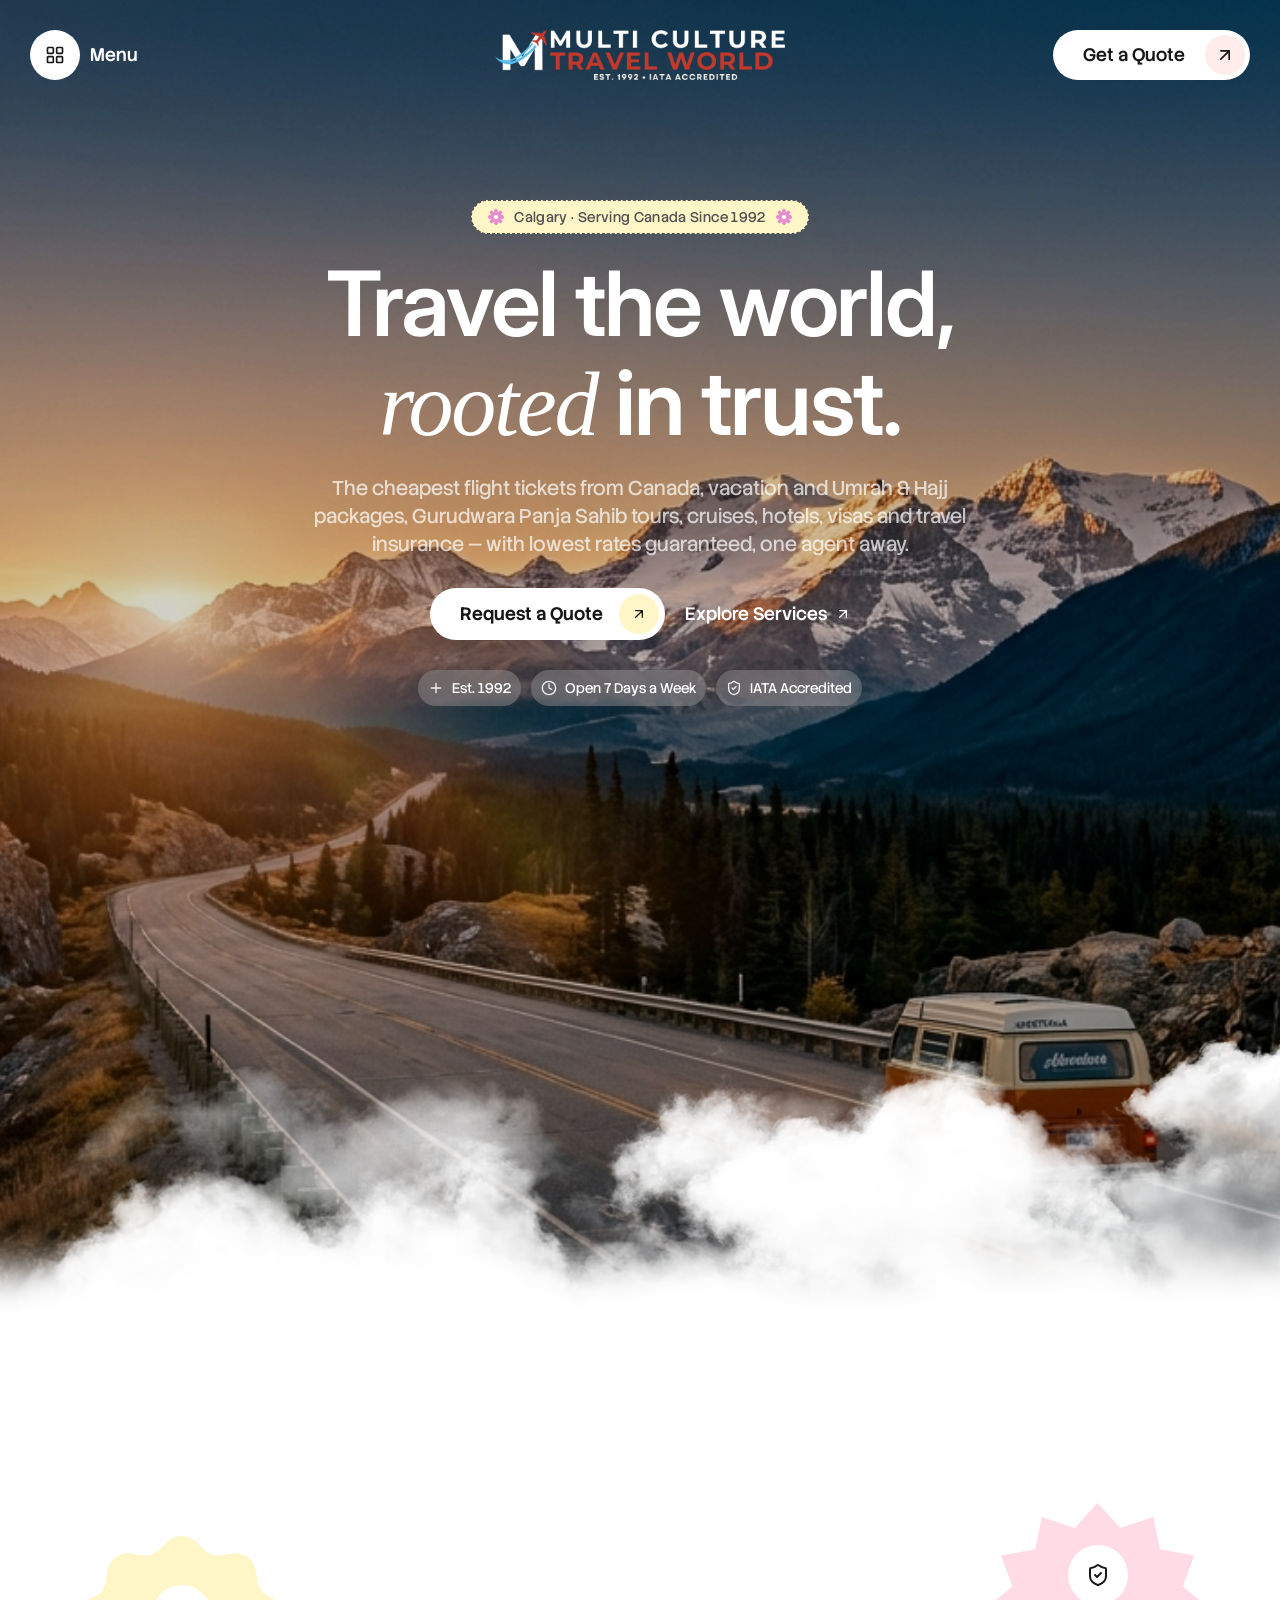
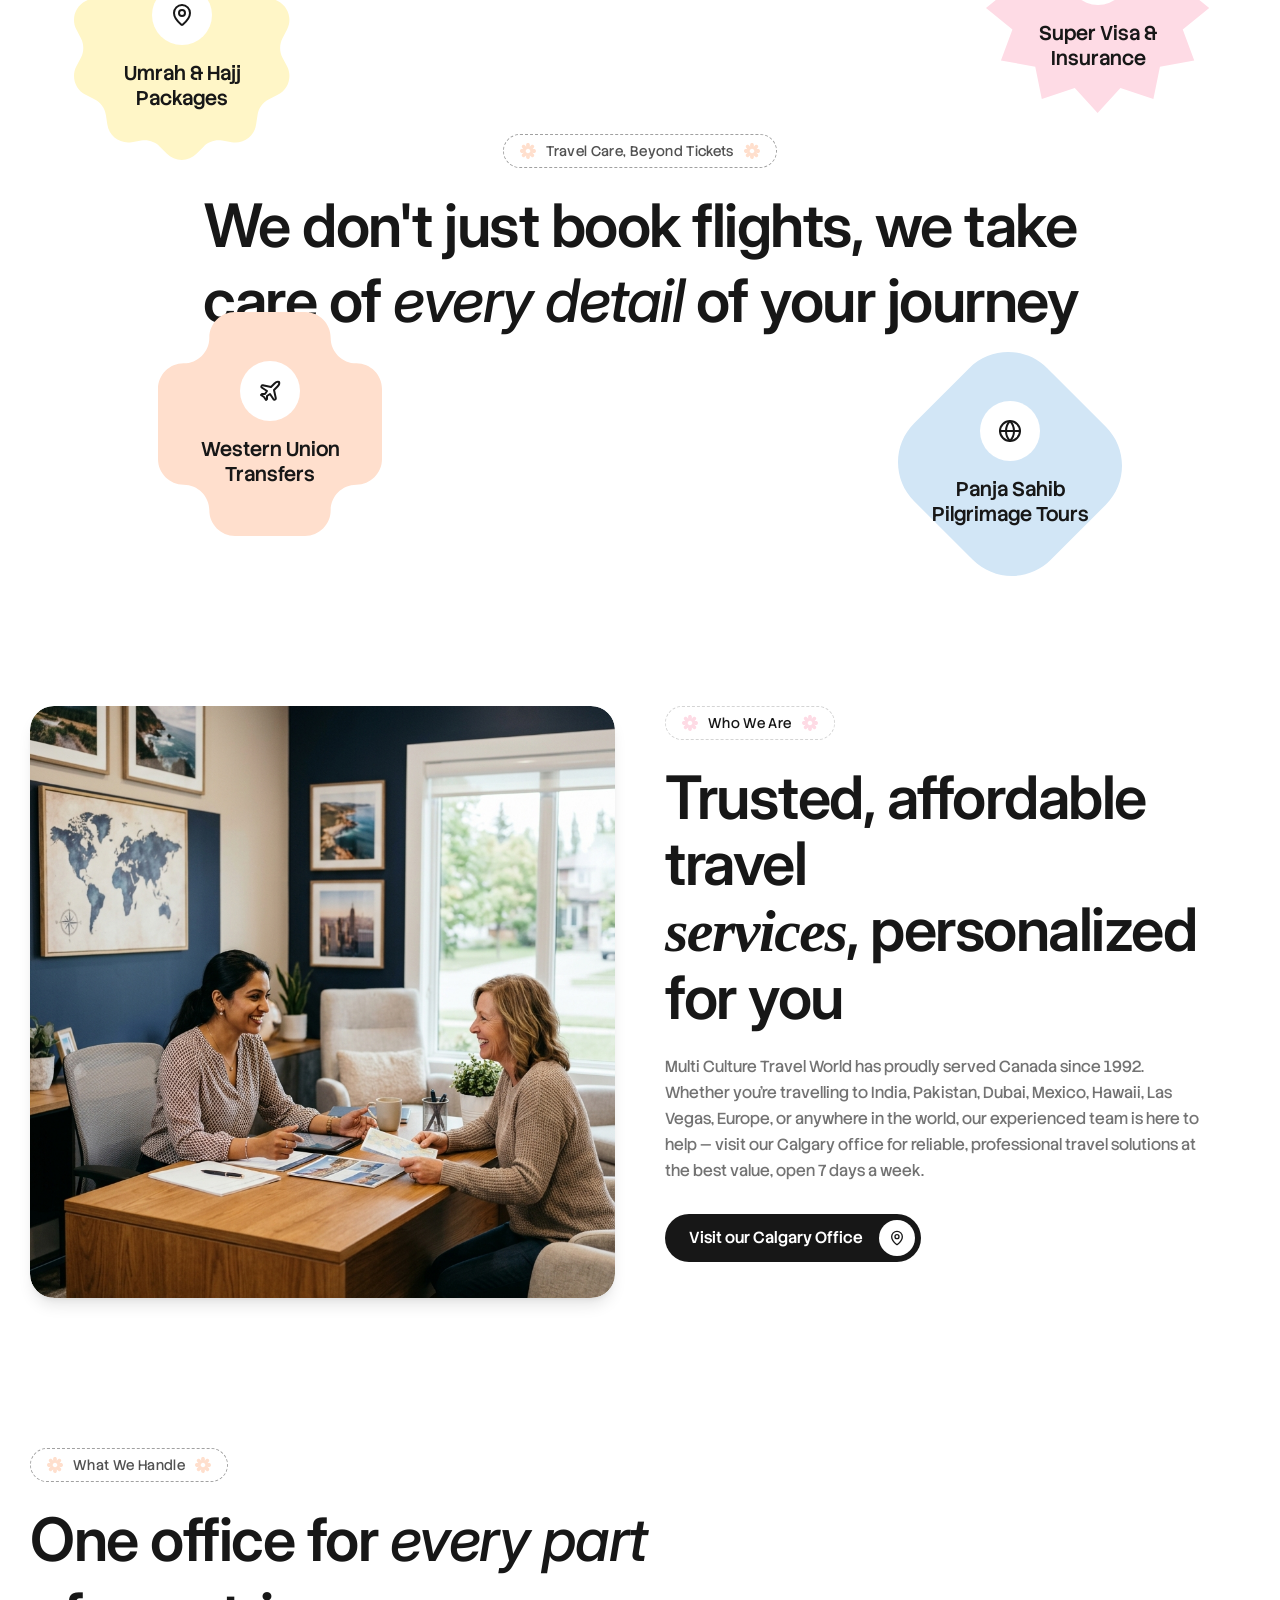
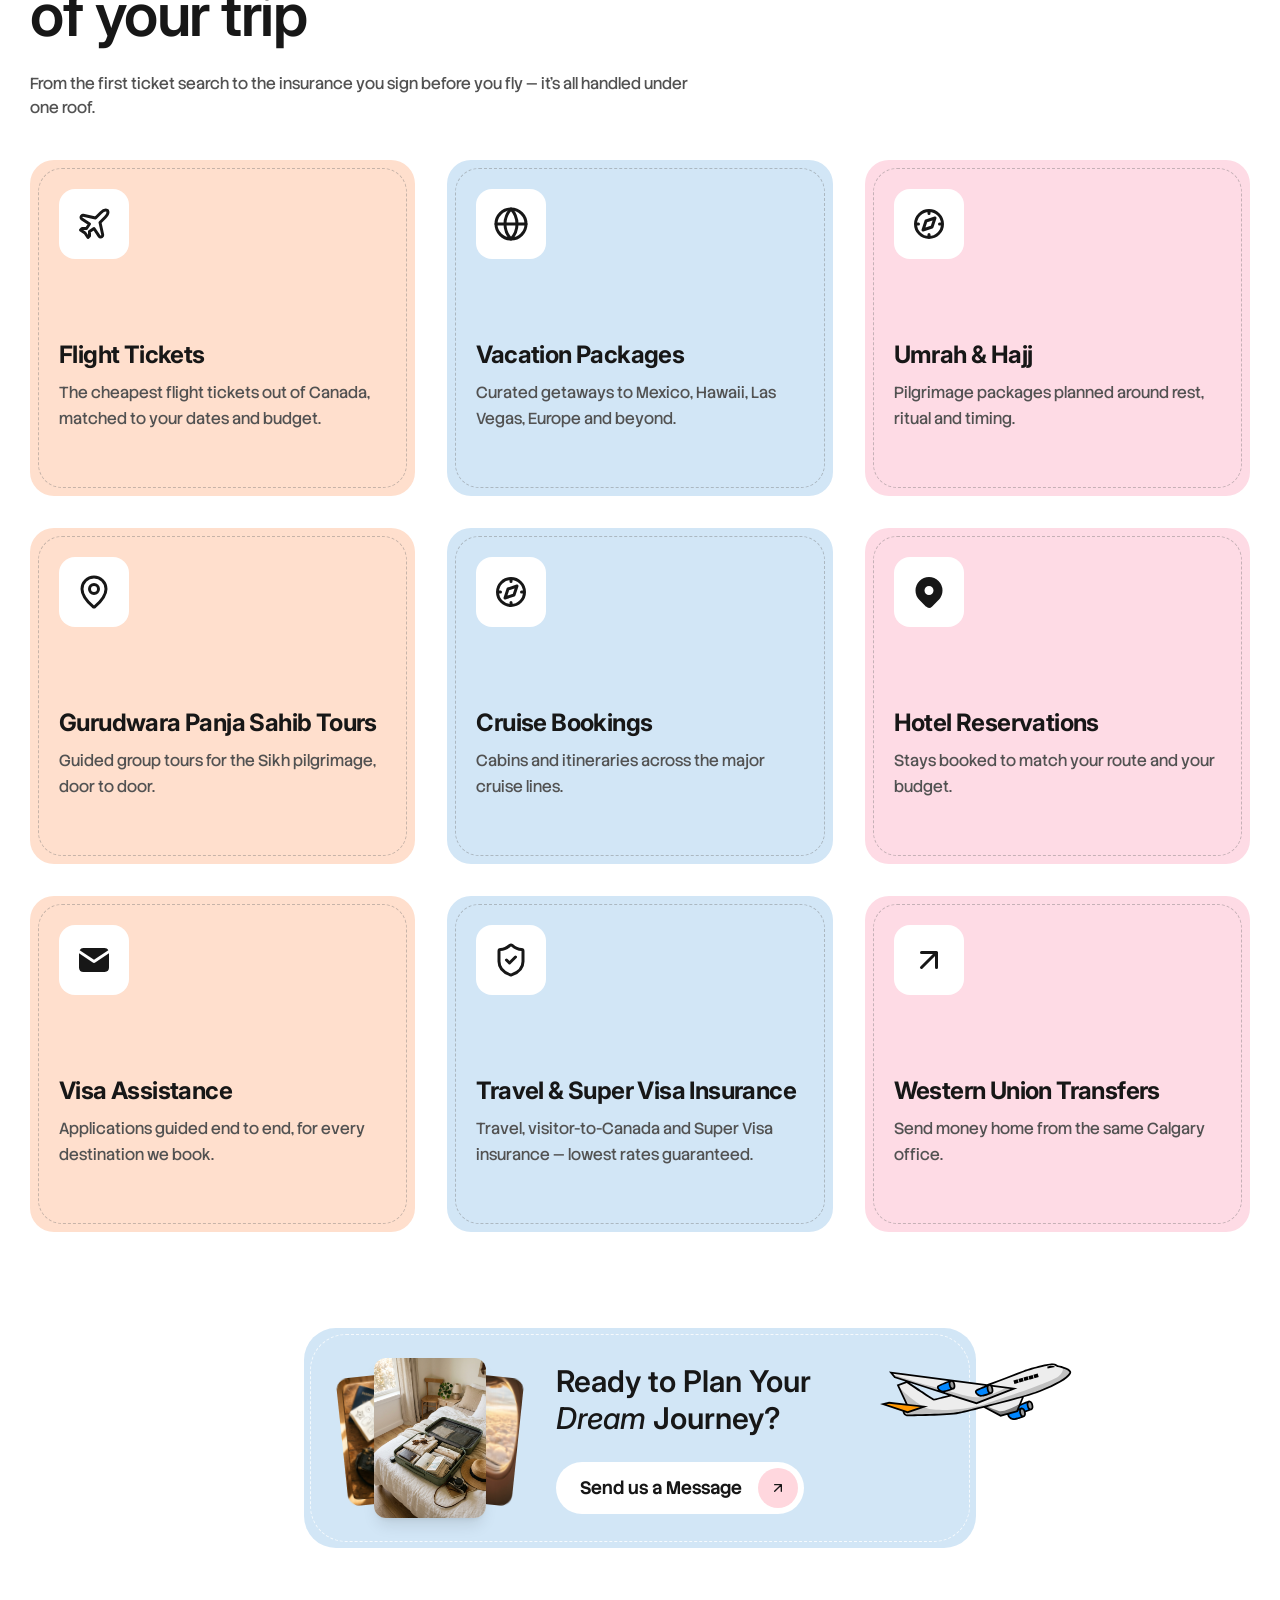
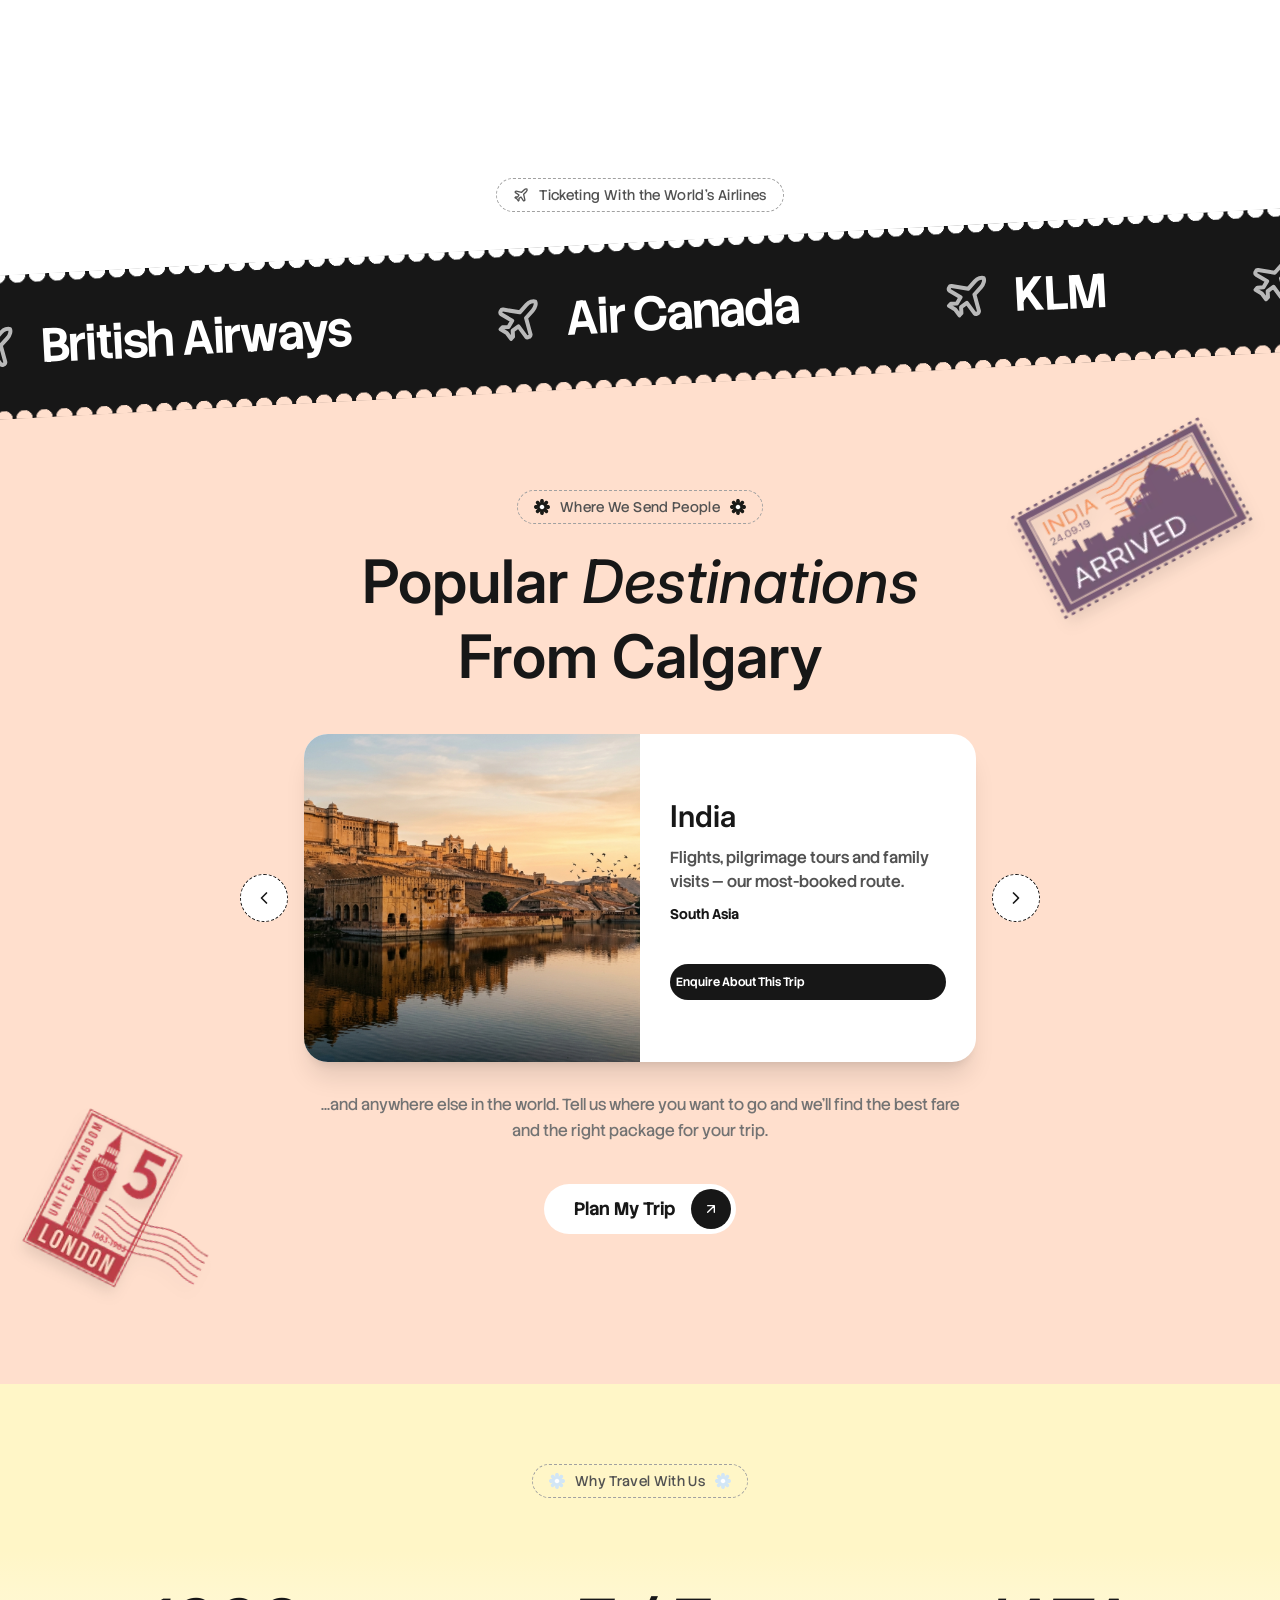
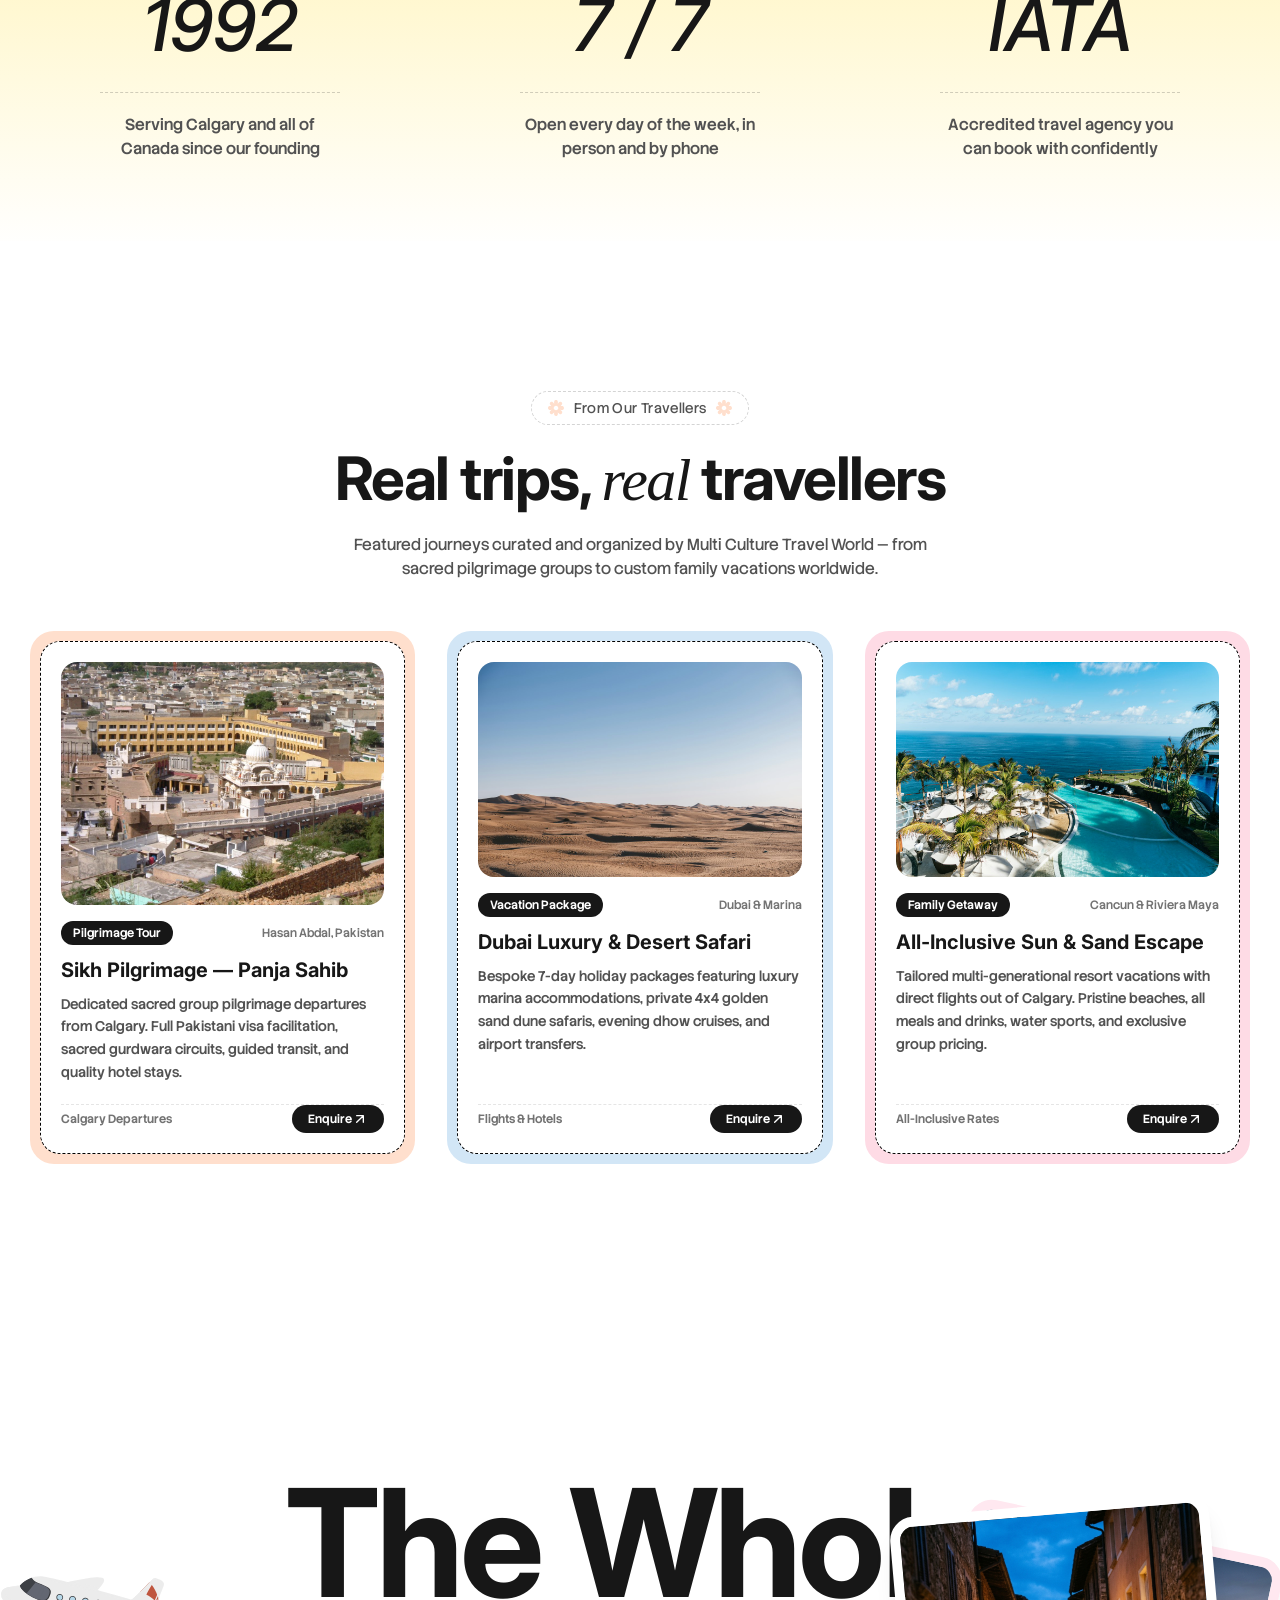
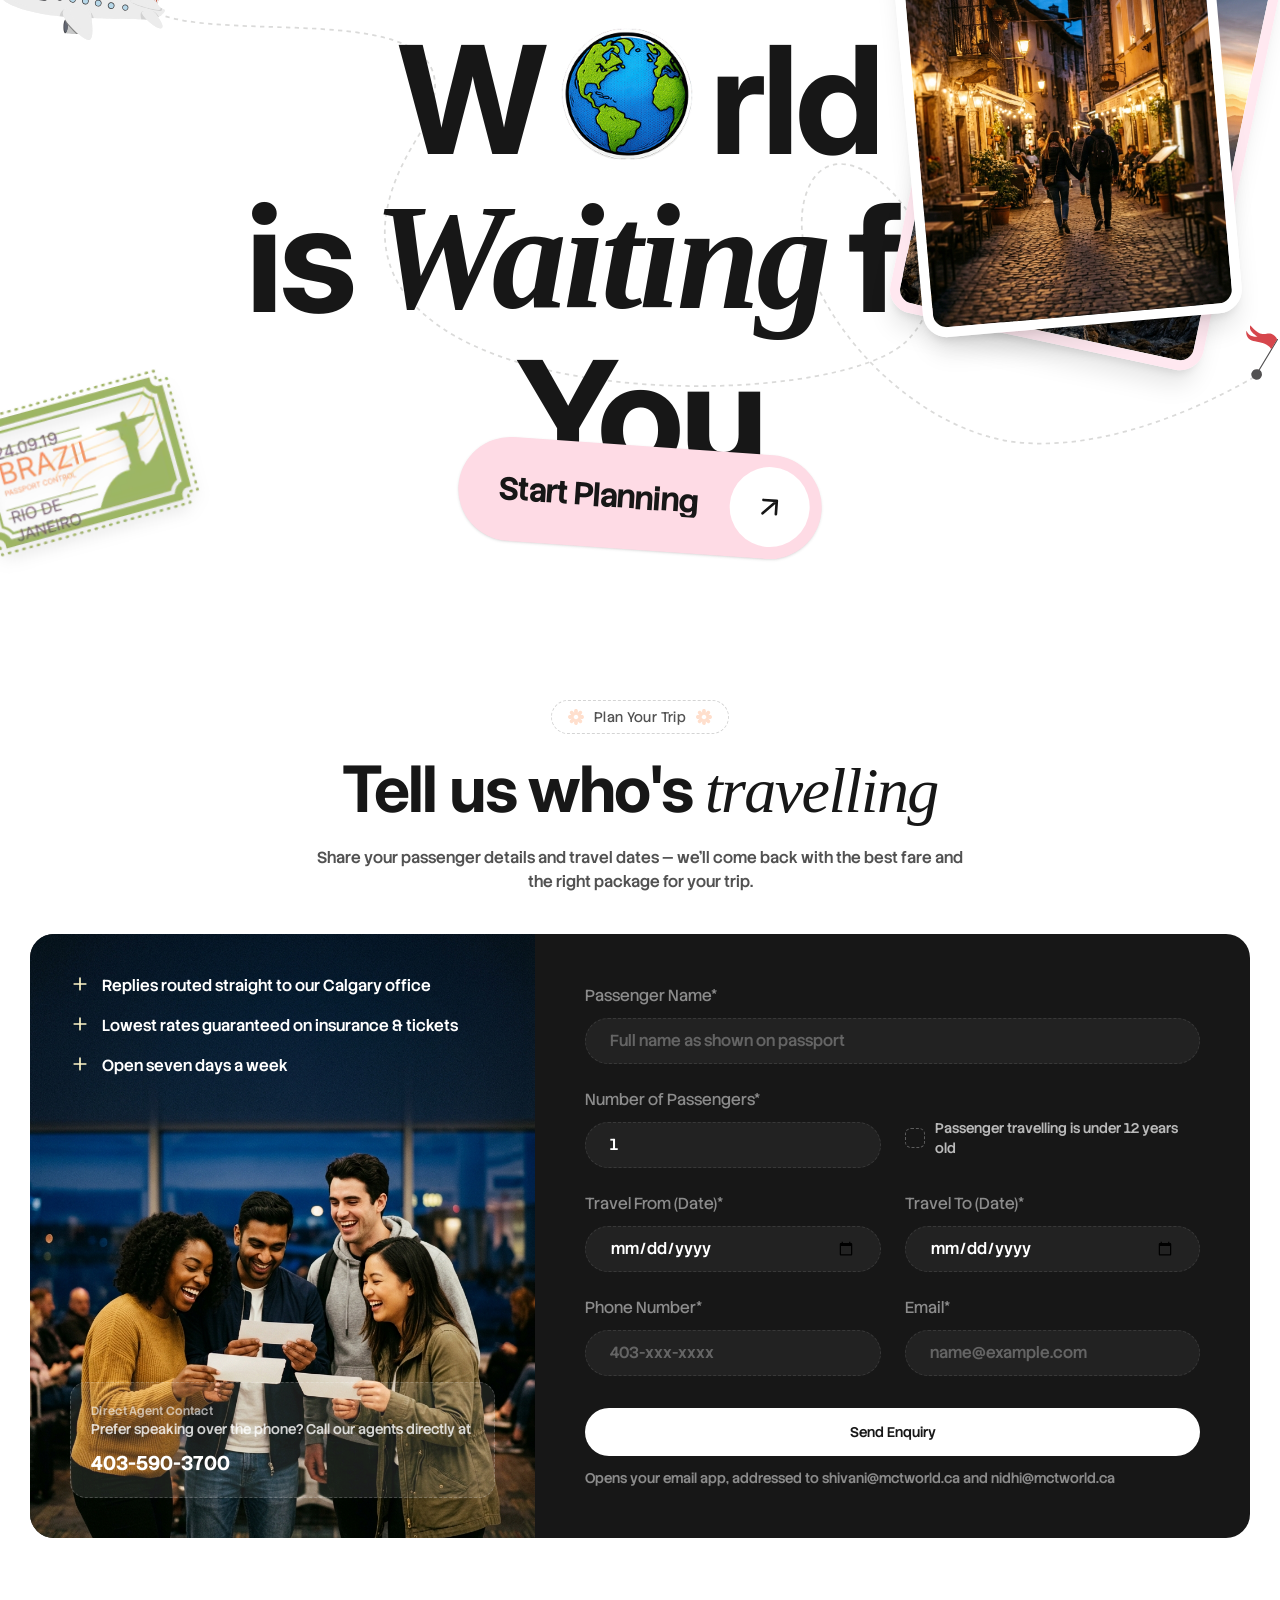
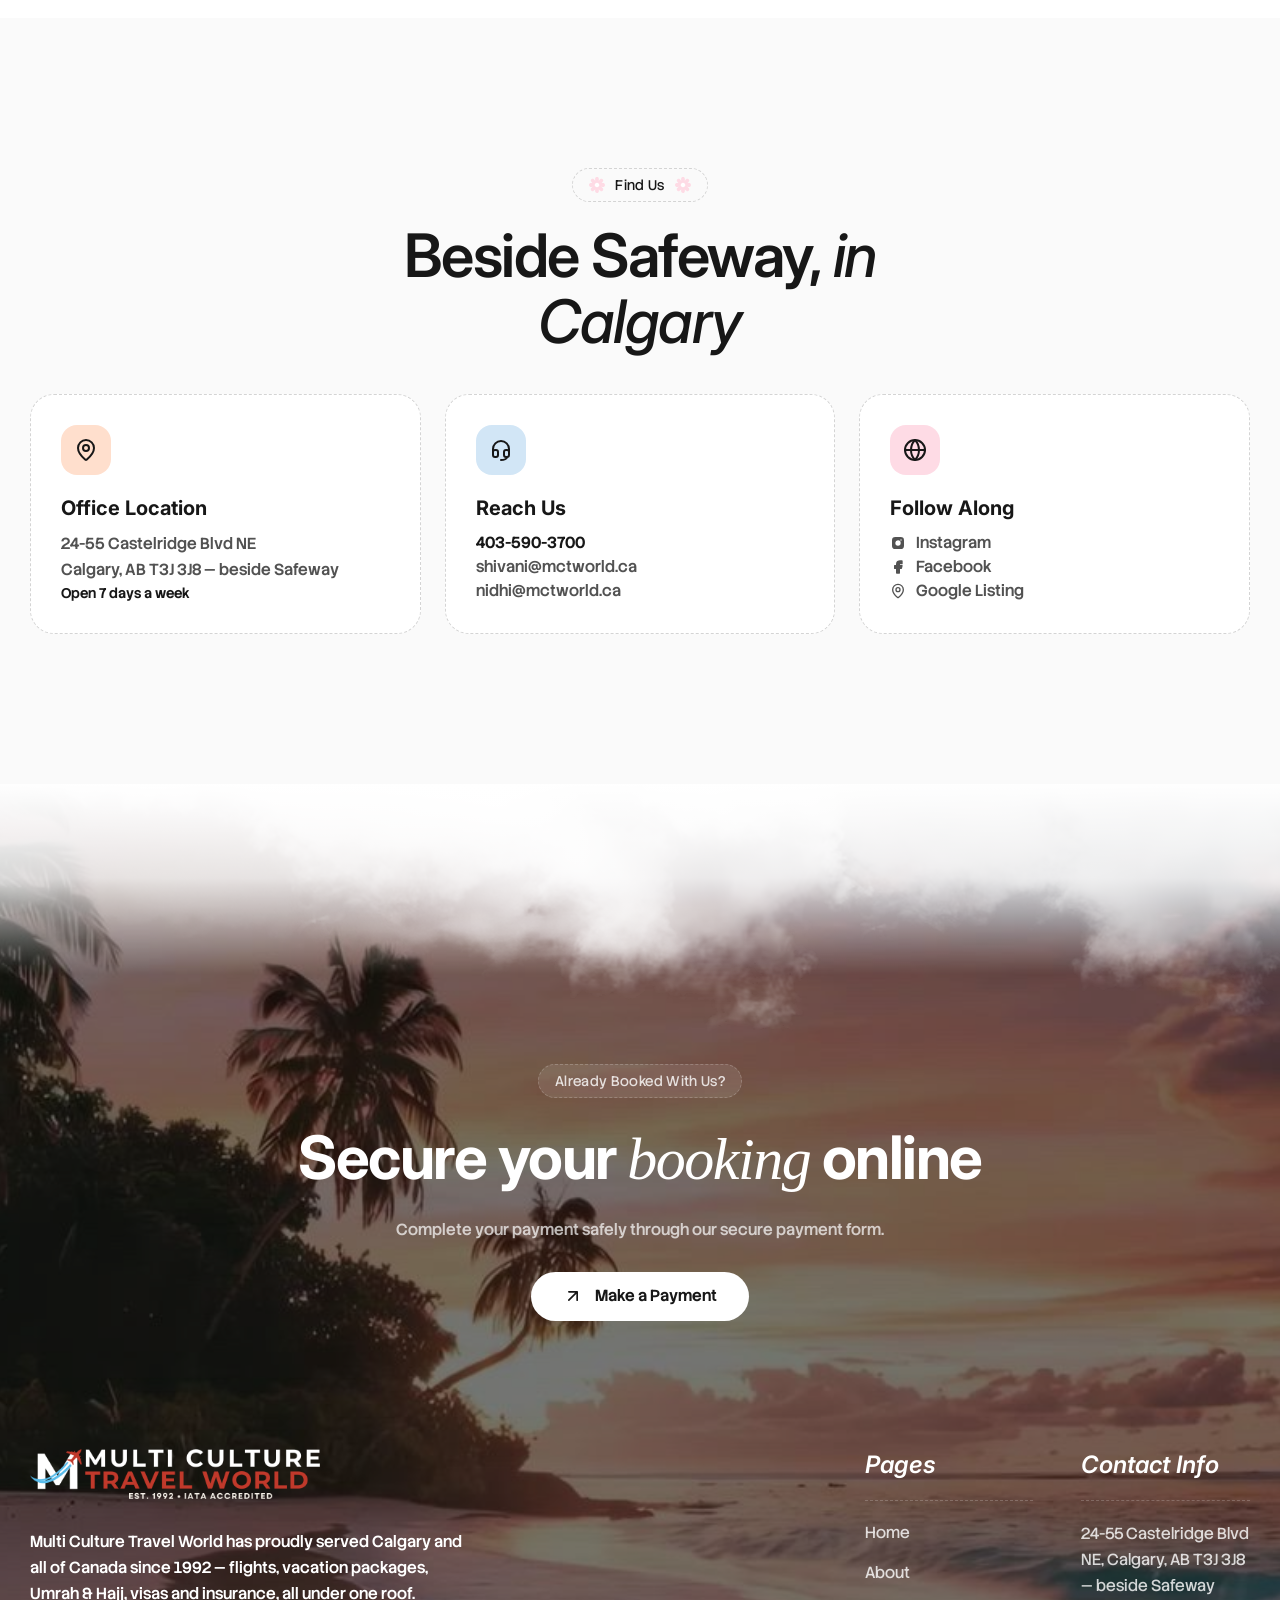
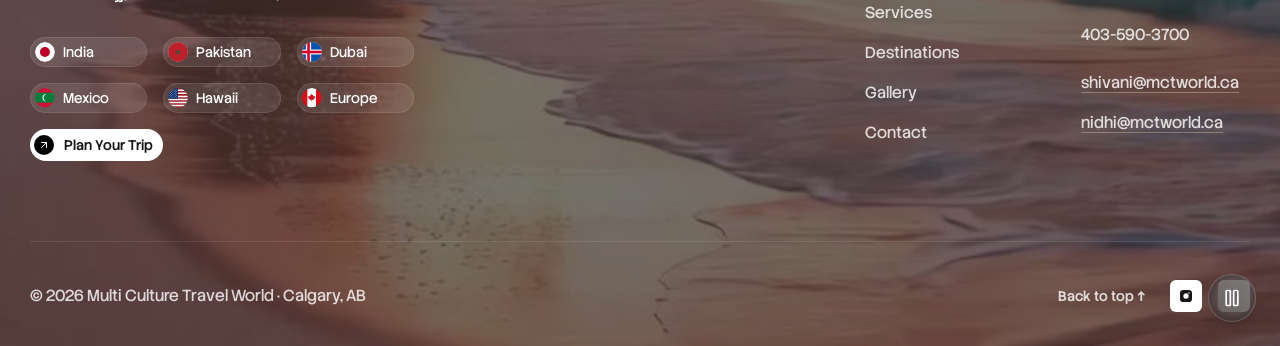
==== commit 52e86a6a: "Fix gallery card dashed border radius and update archive" ====
--- a/tripora-theme/index.html
+++ b/tripora-theme/index.html
@@ -951,7 +951,7 @@
 				<div class="grid grid-cols-1 md:grid-cols-3 gap-6 lg:gap-8">
 					<!-- Tile 1: Sikh Pilgrimage -->
 					<div class="bg-primary-3 rounded-3xl p-2.5 transition-all duration-300 hover:shadow-xl hover:-translate-y-1">
-						<a href="#contact" class="group flex flex-col h-full bg-white rounded-[22px] p-5 border border-dashed border-default-400/40">
+						<a href="#contact" class="group flex flex-col h-full bg-white rounded-2xl p-5 border border-dashed border-default-400/60" style="border-radius: 1.25rem;">
 							<div class="relative w-full h-52 rounded-2xl overflow-hidden mb-4 shrink-0">
 								<img src="assets/images/gallery-panja-sahib.jpg" alt="Gurdwara Panja Sahib, Hasan Abdal" class="w-full h-full object-cover transition-transform duration-500 group-hover:scale-105" loading="lazy">
 							</div>
@@ -977,7 +977,7 @@
 
 					<!-- Tile 2: Dubai Package -->
 					<div class="bg-primary-4 rounded-3xl p-2.5 transition-all duration-300 hover:shadow-xl hover:-translate-y-1">
-						<a href="#contact" class="group flex flex-col h-full bg-white rounded-[22px] p-5 border border-dashed border-default-400/40">
+						<a href="#contact" class="group flex flex-col h-full bg-white rounded-2xl p-5 border border-dashed border-default-400/60" style="border-radius: 1.25rem;">
 							<div class="relative w-full h-52 rounded-2xl overflow-hidden mb-4 shrink-0">
 								<img src="assets/images/gallery-dubai-safari.jpg" alt="Dubai Desert Safari Sunset" class="w-full h-full object-cover transition-transform duration-500 group-hover:scale-105" loading="lazy">
 							</div>
@@ -1003,7 +1003,7 @@
 
 					<!-- Tile 3: All-Inclusive Beach Escape -->
 					<div class="bg-primary-2 rounded-3xl p-2.5 transition-all duration-300 hover:shadow-xl hover:-translate-y-1">
-						<a href="#contact" class="group flex flex-col h-full bg-white rounded-[22px] p-5 border border-dashed border-default-400/40">
+						<a href="#contact" class="group flex flex-col h-full bg-white rounded-2xl p-5 border border-dashed border-default-400/60" style="border-radius: 1.25rem;">
 							<div class="relative w-full h-52 rounded-2xl overflow-hidden mb-4 shrink-0">
 								<img src="assets/images/gallery-resort-escape.jpg" alt="All-Inclusive Tropical Resort" class="w-full h-full object-cover transition-transform duration-500 group-hover:scale-105" loading="lazy">
 							</div>
